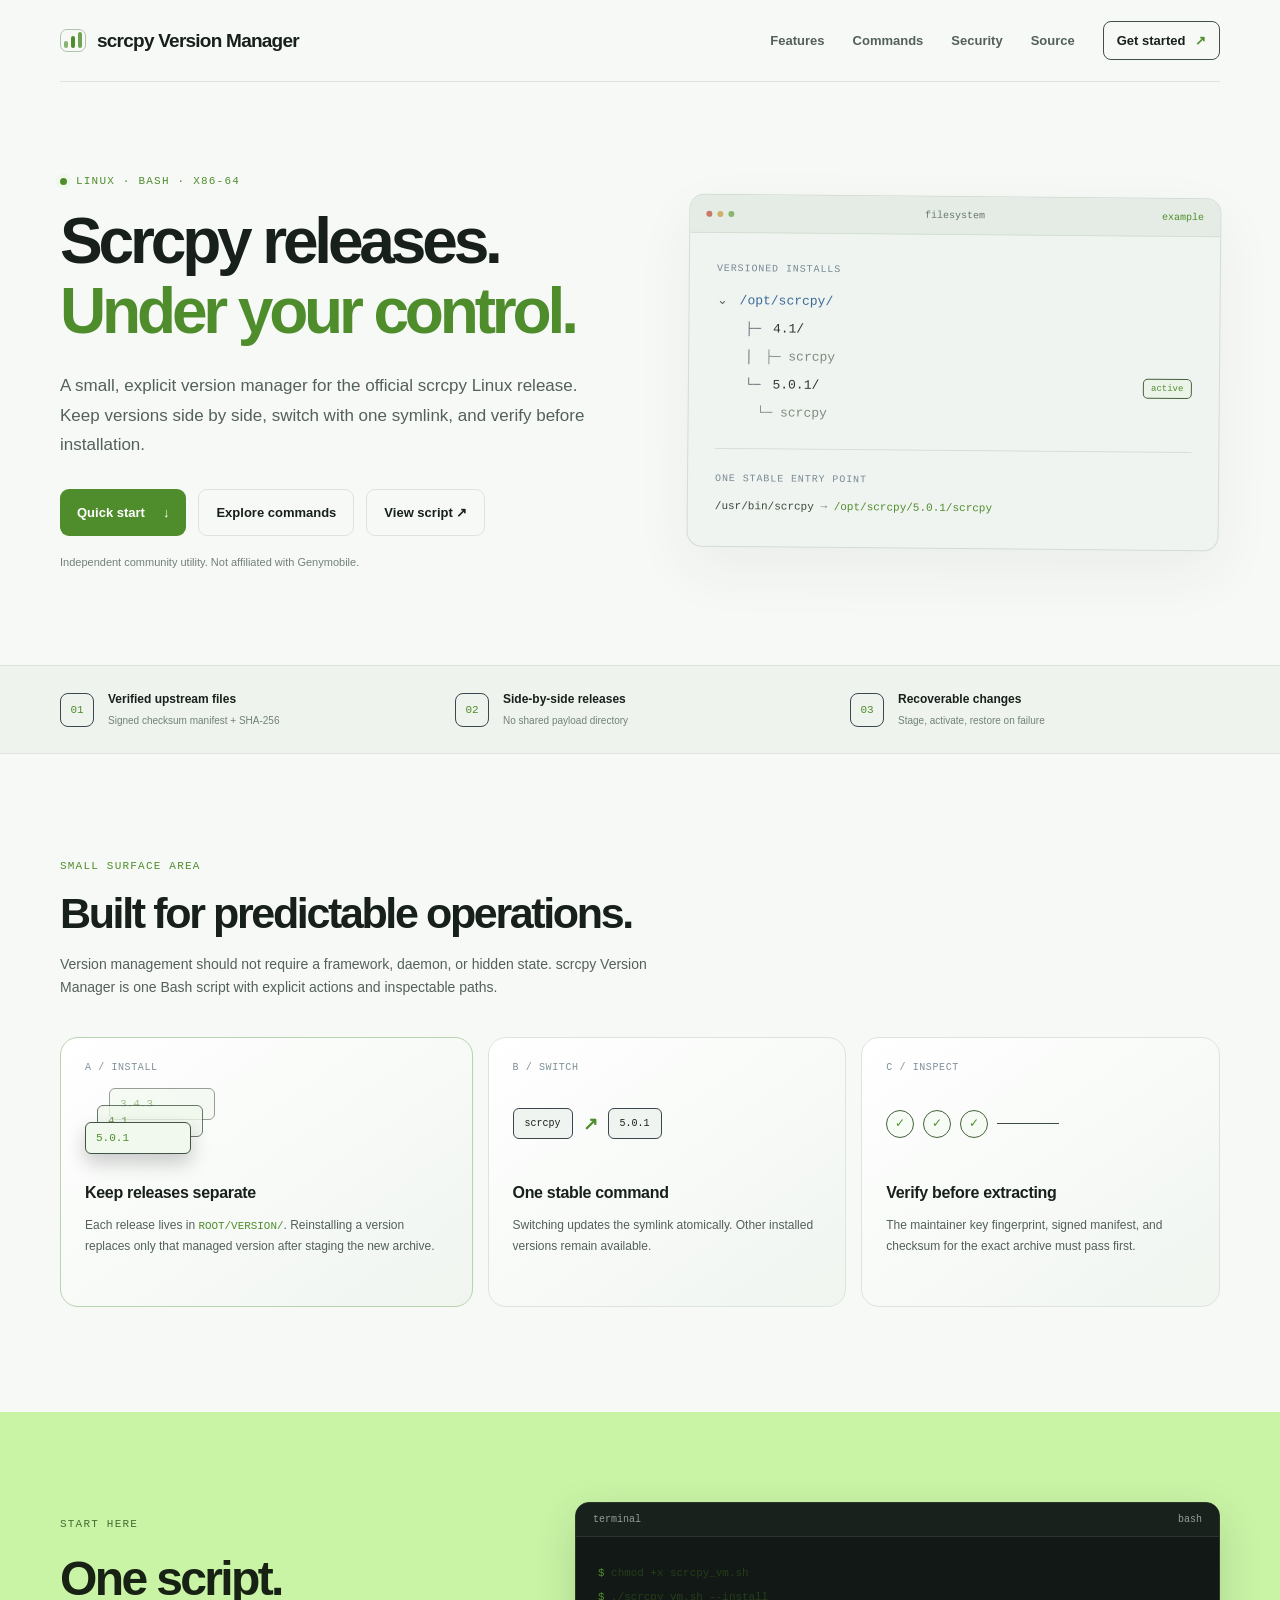
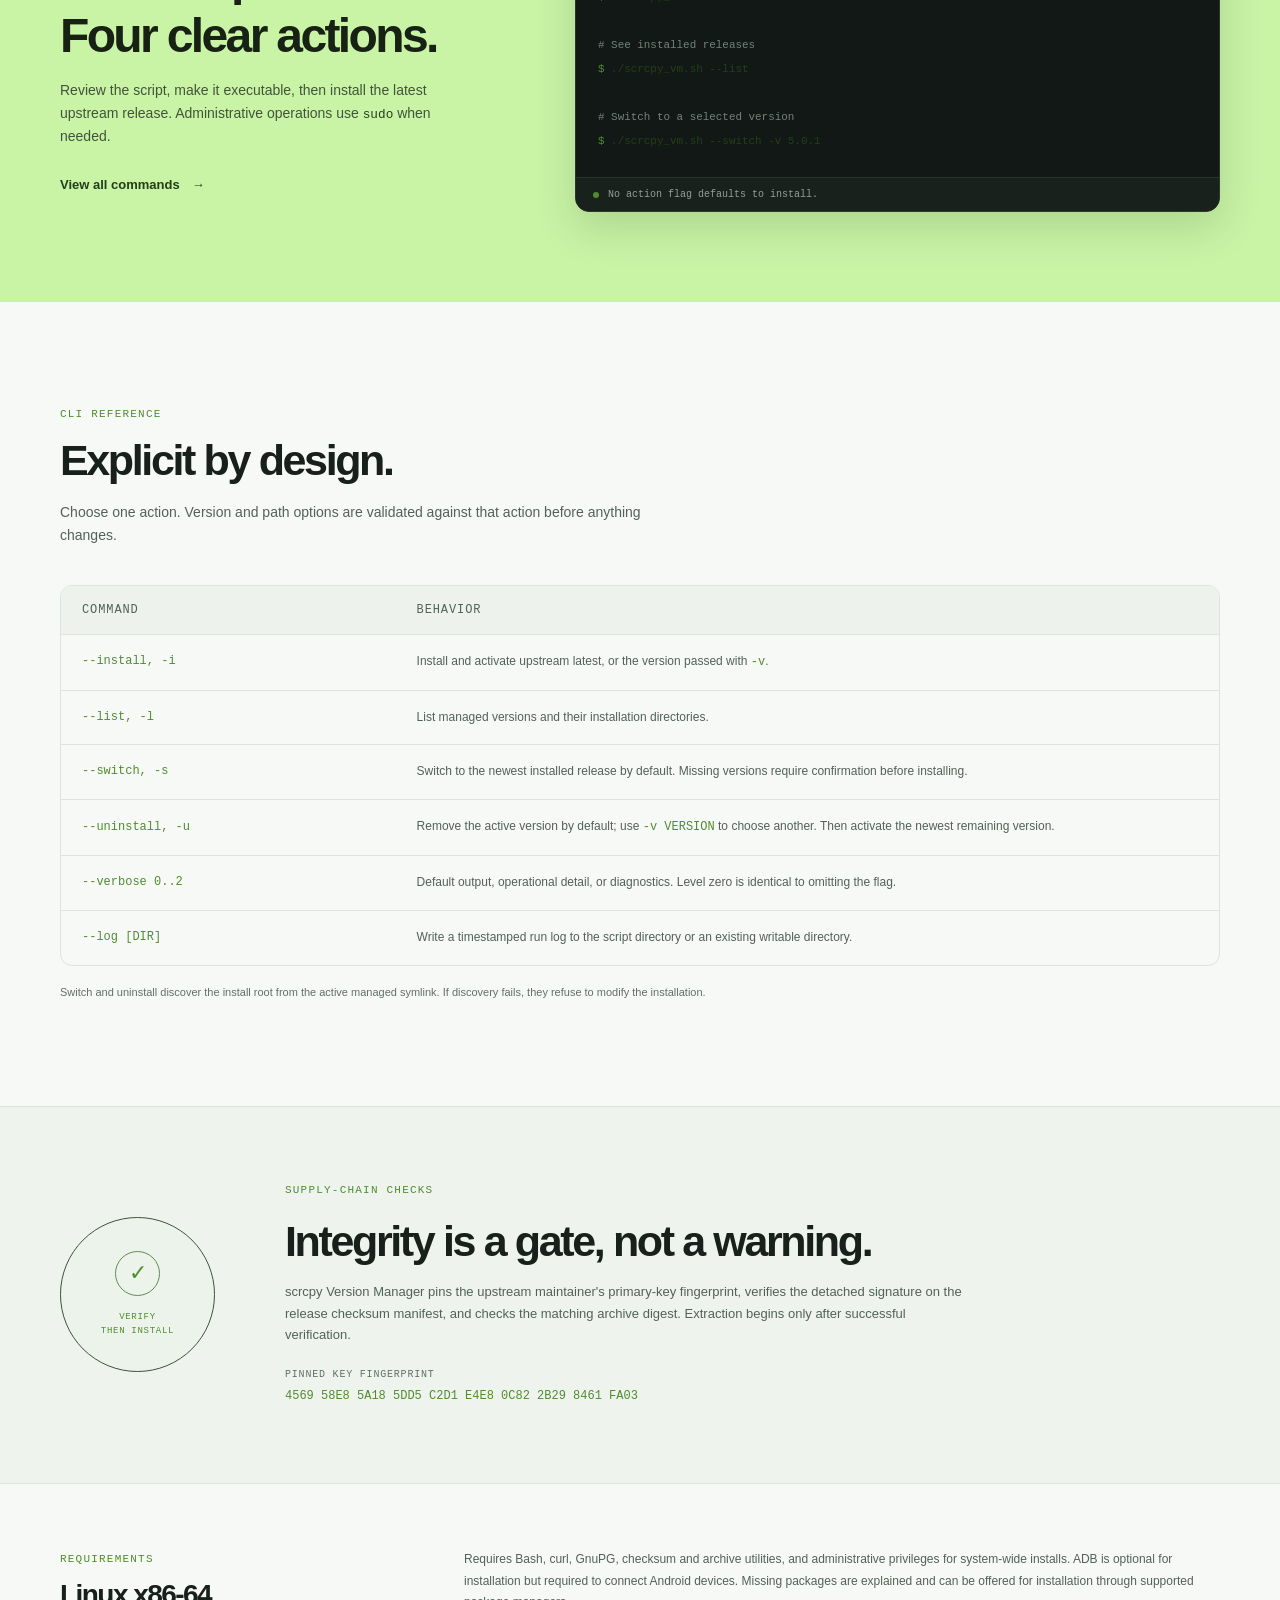
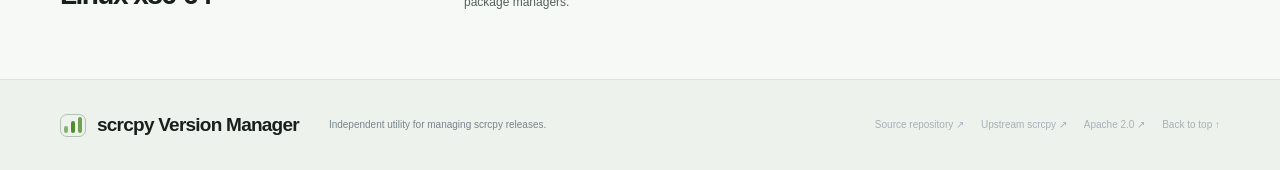
==== site/index.html @ 5643d4d4 "Initial commit" ====
<!doctype html>
<html lang="en">
    <head>
        <meta charset="utf-8" />
        <meta name="viewport" content="width=device-width, initial-scale=1" />
        <meta name="color-scheme" content="dark light" />
        <meta
            name="description"
            content="scrcpy Version Manager is a small Bash version manager for verified official scrcpy releases on Linux x86-64."
        />
        <meta
            property="og:title"
            content="scrcpy Version Manager — version management for scrcpy"
        />
        <meta
            property="og:description"
            content="Install verified releases side by side. Switch with one symlink. Keep the process explicit."
        />
        <title>scrcpy Version Manager — version management for scrcpy</title>
        <link rel="icon" href="favicon.svg" type="image/svg+xml" />
        <link rel="stylesheet" href="styles.css" />
    </head>
    <body>
        <a class="skip-link" href="#main">Skip to content</a>
        <header class="site-header wrap">
            <a
                class="wordmark"
                href="#top"
                aria-label="scrcpy Version Manager home"
            >
                <span class="mark" aria-hidden="true"
                    ><span></span><span></span><span></span
                ></span>
                <span>scrcpy Version Manager</span>
            </a>
            <nav aria-label="Main navigation">
                <a href="#features">Features</a>
                <a href="#commands">Commands</a>
                <a href="#security">Security</a>
                <a href="https://github.com/__REPOSITORY__">Source</a>
                <a class="nav-cta" href="#quick-start"
                    >Get started <span aria-hidden="true">↗</span></a
                >
            </nav>
        </header>

        <main id="main">
            <section class="hero wrap" id="top">
                <div class="hero-copy">
                    <p class="eyebrow">
                        <span class="status-dot"></span> Linux · Bash · x86-64
                    </p>
                    <h1>
                        Scrcpy releases.<br /><span>Under your control.</span>
                    </h1>
                    <p class="lede">
                        A small, explicit version manager for the official
                        scrcpy Linux release. Keep versions side by side, switch
                        with one symlink, and verify before installation.
                    </p>
                    <div class="hero-actions">
                        <a class="button button-primary" href="#quick-start"
                            >Quick start <span aria-hidden="true">↓</span></a
                        >
                        <a class="button button-secondary" href="#commands"
                            >Explore commands</a
                        >
                        <a
                            class="button button-secondary"
                            href="downloads/scrcpy_vm.sh"
                            download
                            >View script ↗</a
                        >
                    </div>
                    <p class="microcopy">
                        Independent community utility. Not affiliated with
                        Genymobile.
                    </p>
                </div>
                <div
                    class="terminal-card"
                    aria-label="Example of the installed directory structure"
                >
                    <div class="terminal-top">
                        <div class="window-dots" aria-hidden="true">
                            <i></i><i></i><i></i>
                        </div>
                        <span>filesystem</span
                        ><span class="terminal-tag">example</span>
                    </div>
                    <div class="terminal-body">
                        <p class="terminal-label">Versioned installs</p>
                        <div class="tree-line">
                            <span class="tree-glyph">⌄</span
                            ><span class="tree-dir">/opt/scrcpy/</span>
                        </div>
                        <div class="tree-child">
                            <span class="tree-glyph">├─</span><span>4.1/</span>
                        </div>
                        <div class="tree-child tree-muted">
                            <span class="tree-glyph">│</span
                            ><span>├─ scrcpy</span>
                        </div>
                        <div class="tree-child">
                            <span class="tree-glyph">└─</span><span>5.0.1/</span
                            ><span class="active-chip">active</span>
                        </div>
                        <div class="tree-child tree-muted">
                            <span class="tree-glyph"> </span
                            ><span>└─ scrcpy</span>
                        </div>
                        <div class="terminal-rule"></div>
                        <p class="terminal-label">One stable entry point</p>
                        <p class="symlink">
                            <span class="path">/usr/bin/scrcpy</span
                            ><span class="arrow"> → </span
                            ><span class="target"
                                >/opt/scrcpy/5.0.1/scrcpy</span
                            >
                        </p>
                    </div>
                </div>
            </section>

            <section class="trust-strip" aria-label="Project characteristics">
                <div class="wrap trust-grid">
                    <div>
                        <span class="trust-icon">01</span
                        ><span
                            ><b>Verified upstream files</b
                            ><small
                                >Signed checksum manifest + SHA-256</small
                            ></span
                        >
                    </div>
                    <div>
                        <span class="trust-icon">02</span
                        ><span
                            ><b>Side-by-side releases</b
                            ><small>No shared payload directory</small></span
                        >
                    </div>
                    <div>
                        <span class="trust-icon">03</span
                        ><span
                            ><b>Recoverable changes</b
                            ><small
                                >Stage, activate, restore on failure</small
                            ></span
                        >
                    </div>
                </div>
            </section>

            <section class="section wrap" id="features">
                <div class="section-heading">
                    <p class="eyebrow">Small surface area</p>
                    <h2>Built for predictable operations.</h2>
                    <p>
                        Version management should not require a framework,
                        daemon, or hidden state. scrcpy Version Manager is one
                        Bash script with explicit actions and inspectable paths.
                    </p>
                </div>
                <div class="feature-grid">
                    <article class="feature-card feature-main">
                        <div class="feature-number">A / Install</div>
                        <div
                            class="feature-visual visual-stack"
                            aria-hidden="true"
                        >
                            <span>3.4.3</span><span>4.1</span><span>5.0.1</span>
                        </div>
                        <h3>Keep releases separate</h3>
                        <p>
                            Each release lives in <code>ROOT/VERSION/</code>.
                            Reinstalling a version replaces only that managed
                            version after staging the new archive.
                        </p>
                    </article>
                    <article class="feature-card">
                        <div class="feature-number">B / Switch</div>
                        <div
                            class="feature-visual visual-link"
                            aria-hidden="true"
                        >
                            <span>scrcpy</span><b>↗</b><span>5.0.1</span>
                        </div>
                        <h3>One stable command</h3>
                        <p>
                            Switching updates the symlink atomically. Other
                            installed versions remain available.
                        </p>
                    </article>
                    <article class="feature-card">
                        <div class="feature-number">C / Inspect</div>
                        <div
                            class="feature-visual visual-audit"
                            aria-hidden="true"
                        >
                            <span>✓</span><span>✓</span><span>✓</span><i></i>
                        </div>
                        <h3>Verify before extracting</h3>
                        <p>
                            The maintainer key fingerprint, signed manifest, and
                            checksum for the exact archive must pass first.
                        </p>
                    </article>
                </div>
            </section>

            <section class="quick-section" id="quick-start">
                <div class="wrap quick-layout">
                    <div>
                        <p class="eyebrow">Start here</p>
                        <h2>One script.<br />Four clear actions.</h2>
                        <p>
                            Review the script, make it executable, then install
                            the latest upstream release. Administrative
                            operations use <code>sudo</code> when needed.
                        </p>
                        <a class="text-link" href="#commands"
                            >View all commands
                            <span aria-hidden="true">→</span></a
                        >
                    </div>
                    <div class="code-panel">
                        <div class="code-panel-header">
                            <span>terminal</span><span>bash</span>
                        </div>
                        <pre><code><span class="prompt">$</span> chmod +x scrcpy_vm.sh
<span class="prompt">$</span> ./scrcpy_vm.sh --install

<span class="comment"># See installed releases</span>
<span class="prompt">$</span> ./scrcpy_vm.sh --list

<span class="comment"># Switch to a selected version</span>
<span class="prompt">$</span> ./scrcpy_vm.sh --switch -v 5.0.1</code></pre>
                        <div class="code-panel-footer">
                            <span class="green-dot"></span> No action flag
                            defaults to install.
                        </div>
                    </div>
                </div>
            </section>

            <section class="section wrap" id="commands">
                <div class="section-heading">
                    <p class="eyebrow">CLI reference</p>
                    <h2>Explicit by design.</h2>
                    <p>
                        Choose one action. Version and path options are
                        validated against that action before anything changes.
                    </p>
                </div>
                <div
                    class="command-table"
                    role="table"
                    aria-label="Command reference"
                >
                    <div class="command-row command-head" role="row">
                        <span role="columnheader">Command</span
                        ><span role="columnheader">Behavior</span>
                    </div>
                    <div class="command-row" role="row">
                        <code>--install, -i</code
                        ><span
                            >Install and activate upstream latest, or the
                            version passed with <code>-v</code>.</span
                        >
                    </div>
                    <div class="command-row" role="row">
                        <code>--list, -l</code
                        ><span
                            >List managed versions and their installation
                            directories.</span
                        >
                    </div>
                    <div class="command-row" role="row">
                        <code>--switch, -s</code
                        ><span
                            >Switch to the newest installed release by default.
                            Missing versions require confirmation before
                            installing.</span
                        >
                    </div>
                    <div class="command-row" role="row">
                        <code>--uninstall, -u</code
                        ><span
                            >Remove the active version by default; use
                            <code>-v VERSION</code> to choose another. Then
                            activate the newest remaining version.</span
                        >
                    </div>
                    <div class="command-row" role="row">
                        <code>--verbose 0..2</code
                        ><span
                            >Default output, operational detail, or diagnostics.
                            Level zero is identical to omitting the flag.</span
                        >
                    </div>
                    <div class="command-row" role="row">
                        <code>--log [DIR]</code
                        ><span
                            >Write a timestamped run log to the script directory
                            or an existing writable directory.</span
                        >
                    </div>
                </div>
                <p class="section-note">
                    Switch and uninstall discover the install root from the
                    active managed symlink. If discovery fails, they refuse to
                    modify the installation.
                </p>
            </section>

            <section class="security-section" id="security">
                <div class="wrap security-layout">
                    <div class="security-stamp" aria-hidden="true">
                        <span>✓</span><small>VERIFY<br />THEN INSTALL</small>
                    </div>
                    <div>
                        <p class="eyebrow">Supply-chain checks</p>
                        <h2>Integrity is a gate, not a warning.</h2>
                        <p>
                            scrcpy Version Manager pins the upstream
                            maintainer's primary-key fingerprint, verifies the
                            detached signature on the release checksum manifest,
                            and checks the matching archive digest. Extraction
                            begins only after successful verification.
                        </p>
                        <div class="fingerprint">
                            <span>PINNED KEY FINGERPRINT</span
                            ><code
                                >4569 58E8 5A18 5DD5 C2D1 E4E8 0C82 2B29 8461
                                FA03</code
                            >
                        </div>
                    </div>
                </div>
            </section>

            <section class="requirements wrap">
                <div>
                    <p class="eyebrow">Requirements</p>
                    <h2>Linux x86-64</h2>
                </div>
                <p>
                    Requires Bash, curl, GnuPG, checksum and archive utilities,
                    and administrative privileges for system-wide installs. ADB
                    is optional for installation but required to connect Android
                    devices. Missing packages are explained and can be offered
                    for installation through supported package managers.
                </p>
            </section>
        </main>

        <footer class="site-footer">
            <div class="wrap footer-inner">
                <a class="wordmark" href="#top"
                    ><span class="mark" aria-hidden="true"
                        ><span></span><span></span><span></span></span
                    ><span>scrcpy Version Manager</span></a
                >
                <p>Independent utility for managing scrcpy releases.</p>
                <div class="footer-links">
                    <a href="https://github.com/__REPOSITORY__"
                        >Source repository ↗</a
                    ><a href="https://github.com/Genymobile/scrcpy"
                        >Upstream scrcpy ↗</a
                    ><a href="https://www.apache.org/licenses/LICENSE-2.0"
                        >Apache 2.0 ↗</a
                    ><a href="#top">Back to top ↑</a>
                </div>
            </div>
        </footer>
    </body>
</html>
---- site/styles.css ----
:root {
  color-scheme: dark;
  --bg: #101418;
  --panel: #171d22;
  --panel-raised: #1e262c;
  --text: #f2f5f7;
  --muted: #a4b0b9;
  --subtle: #73818c;
  --line: #2c363e;
  --accent: #a4e66e;
  --accent-ink: #182312;
  --blue: #8fc4ff;
  --mono: ui-monospace, SFMono-Regular, Menlo, Consolas, "Liberation Mono", monospace;
  --sans: Inter, -apple-system, BlinkMacSystemFont, "Segoe UI", Roboto, "Helvetica Neue", Arial, sans-serif;
  --radius: 18px;
  --width: 1160px;
}

* { box-sizing: border-box; }
html { scroll-behavior: smooth; scroll-padding-top: 90px; }
body { margin: 0; background: var(--bg); color: var(--text); font-family: var(--sans); font-size: 16px; line-height: 1.65; -webkit-font-smoothing: antialiased; }
a { color: inherit; text-decoration: none; }
a:focus-visible, button:focus-visible { outline: 3px solid var(--accent); outline-offset: 4px; }
code, pre { font-family: var(--mono); }
code { font-size: .91em; }
.wrap { width: min(var(--width), calc(100% - 48px)); margin-inline: auto; }
.skip-link { position: absolute; left: 16px; top: -60px; z-index: 20; padding: 10px 14px; color: var(--accent-ink); background: var(--accent); border-radius: 8px; }
.skip-link:focus { top: 12px; }
.site-header { min-height: 82px; display: flex; align-items: center; justify-content: space-between; border-bottom: 1px solid var(--line); }
.wordmark { display: inline-flex; align-items: center; gap: 11px; font-size: 19px; font-weight: 700; letter-spacing: -.04em; white-space: nowrap; }
.wordmark b { color: var(--accent); font-weight: 700; }
.mark { display: inline-flex; align-items: flex-end; gap: 3px; height: 23px; padding: 3px; border: 1px solid #425248; border-radius: 7px; }
.mark span { display: block; width: 4px; border-radius: 2px; background: var(--accent); }
.mark span:nth-child(1) { height: 7px; opacity: .65; }
.mark span:nth-child(2) { height: 12px; }
.mark span:nth-child(3) { height: 16px; opacity: .8; }
nav { display: flex; align-items: center; gap: 28px; color: var(--muted); font-size: 13px; font-weight: 600; }
nav a:hover, .footer-links a:hover, .text-link:hover { color: var(--accent); }
nav .nav-cta { padding: 8px 13px; border: 1px solid #43504a; color: var(--text); border-radius: 8px; }
nav .nav-cta span { color: var(--accent); padding-left: 6px; }
.hero { display: grid; grid-template-columns: 1.03fr .97fr; align-items: center; gap: 64px; padding-block: 92px 94px; }
.eyebrow { display: flex; align-items: center; gap: 9px; margin: 0 0 19px; color: var(--accent); font: 500 11px/1.3 var(--mono); letter-spacing: .11em; text-transform: uppercase; }
.status-dot, .green-dot { width: 7px; height: 7px; border-radius: 50%; background: var(--accent); box-shadow: 0 0 0 4px #a4e66e17; }
h1, h2, h3, p { margin-top: 0; }
h1 { margin-bottom: 24px; font-size: clamp(42px, 5vw, 66px); line-height: 1.09; letter-spacing: -.065em; font-weight: 700; }
h1 span { color: var(--accent); }
.lede { max-width: 560px; margin-bottom: 29px; color: var(--muted); font-size: 17px; line-height: 1.75; }
.hero-actions { display: flex; align-items: center; flex-wrap: wrap; gap: 12px; }
.button { display: inline-flex; align-items: center; justify-content: center; gap: 18px; min-height: 47px; padding: 0 17px; border-radius: 9px; font-size: 13px; font-weight: 800; transition: transform .18s ease, border-color .18s ease; }
.button:hover { transform: translateY(-2px); }
.button-primary { color: var(--accent-ink); background: var(--accent); }
.button-secondary { border: 1px solid var(--line); color: var(--text); background: transparent; }
.microcopy { margin: 17px 0 0; color: var(--subtle); font-size: 11px; }
.terminal-card { overflow: hidden; border: 1px solid #35414a; border-radius: 15px; background: #13191d; box-shadow: 0 22px 70px #0005; transform: rotate(.5deg); }
.terminal-top { display: grid; grid-template-columns: 1fr auto 1fr; align-items: center; padding: 13px 16px; color: #7e8d98; background: #1b2227; border-bottom: 1px solid #303940; font: 10px var(--mono); }
.terminal-tag { justify-self: end; color: var(--accent); }
.window-dots { display: flex; gap: 5px; }
.window-dots i { width: 6px; height: 6px; border-radius: 50%; background: #5a6871; }
.window-dots i:first-child { background: #c97967; }.window-dots i:nth-child(2) { background: #cfb269; }.window-dots i:nth-child(3) { background: #8ab56e; }
.terminal-body { padding: 26px 27px 29px; font: 13px/1.9 var(--mono); }
.terminal-label { margin: 0 0 9px; color: #778995; font-size: 10px; letter-spacing: .09em; text-transform: uppercase; }
.tree-line, .tree-child { display: flex; align-items: center; gap: 12px; min-height: 28px; color: #dce4e8; }
.tree-glyph { color: #5d6a73; }
.tree-dir { color: var(--blue); }
.tree-child { padding-left: 29px; }
.tree-muted { color: #71808a; }
.active-chip { margin-left: auto; padding: 1px 7px; border: 1px solid #45603a; border-radius: 5px; color: var(--accent); background: #a4e66e0d; font-size: 9px; line-height: 1.8; }
.terminal-rule { height: 1px; margin: 21px 0 20px; background: #2b353d; }
.symlink { margin: 0; overflow-wrap: anywhere; font-size: 11px; line-height: 1.8; }
.path { color: #d7e0e5; }.arrow { color: #64747f; }.target { color: var(--accent); }
.trust-strip { border-block: 1px solid var(--line); background: #141a1e; }
.trust-grid { display: grid; grid-template-columns: repeat(3, 1fr); gap: 25px; padding-block: 24px; }
.trust-grid > div { display: flex; align-items: center; gap: 14px; }
.trust-icon { display: grid; place-items: center; flex: 0 0 34px; height: 34px; border: 1px solid #3a484f; border-radius: 8px; color: var(--accent); font: 11px var(--mono); }
.trust-grid b, .trust-grid small { display: block; }
.trust-grid b { font-size: 12px; font-weight: 700; }
.trust-grid small { margin-top: 3px; color: var(--subtle); font-size: 10px; }
.section { padding-block: 105px; }
.section-heading { max-width: 670px; margin-bottom: 38px; }
.section-heading .eyebrow { margin-bottom: 14px; }
h2 { margin-bottom: 14px; font-size: clamp(30px, 3.5vw, 43px); line-height: 1.19; letter-spacing: -.055em; }
.section-heading > p:last-child, .section-note { color: var(--muted); }
.section-heading > p:last-child { max-width: 640px; margin-bottom: 0; font-size: 14px; }
.feature-grid { display: grid; grid-template-columns: 1.15fr 1fr 1fr; gap: 15px; }
.feature-card { min-height: 270px; padding: 24px; border: 1px solid var(--line); border-radius: var(--radius); background: linear-gradient(145deg, #1a2126, #151a1e); }
.feature-main { border-color: #41513d; }
.feature-number { color: #81909a; font: 10px var(--mono); letter-spacing: .06em; text-transform: uppercase; }
.feature-visual { display: flex; align-items: center; height: 81px; margin: 10px 0 16px; }
.visual-stack { position: relative; display: block; padding-top: 4px; }
.visual-stack span { position: absolute; left: 0; display: block; width: 106px; height: 32px; padding: 5px 10px; border: 1px solid #415345; border-radius: 6px; background: #202a24; color: var(--accent); font: 11px/20px var(--mono); }
.visual-stack span:nth-child(1) { top: 5px; left: 24px; opacity: .55; }.visual-stack span:nth-child(2) { top: 22px; left: 12px; opacity: .78; }.visual-stack span:nth-child(3) { top: 39px; left: 0; box-shadow: 0 9px 20px #0003; }
.visual-link { gap: 10px; font: 10px var(--mono); }
.visual-link span { padding: 9px 11px; border: 1px solid #3a454d; border-radius: 6px; background: #20272c; }
.visual-link b { color: var(--accent); font-size: 18px; }
.visual-audit { gap: 9px; }
.visual-audit span { display: grid; place-items: center; width: 28px; height: 28px; border: 1px solid #43613b; border-radius: 50%; color: var(--accent); background: #a4e66e0b; font-size: 12px; }
.visual-audit i { width: 62px; height: 1px; background: #3d4b41; }
.feature-card h3 { margin-bottom: 8px; font-size: 16px; letter-spacing: -.02em; }
.feature-card p { margin-bottom: 0; color: var(--muted); font-size: 12px; line-height: 1.75; }
.feature-card p code { color: var(--accent); }
.quick-section { padding-block: 90px; background: #c9f4a6; color: #172215; }
.quick-layout { display: grid; grid-template-columns: .8fr 1.2fr; align-items: center; gap: 85px; }
.quick-section .eyebrow { color: #456c35; }
.quick-section h2 { font-size: clamp(34px, 4vw, 48px); }
.quick-section p:not(.eyebrow) { max-width: 380px; color: #42533a; font-size: 14px; }
.quick-section code { color: #263e1a; }
.text-link { display: inline-flex; gap: 12px; margin-top: 12px; color: #243d1a; font-size: 13px; font-weight: 800; }
.code-panel { overflow: hidden; border: 1px solid #2b3828; border-radius: 14px; color: #e5eee6; background: #111815; box-shadow: 0 15px 40px #203d1c2b; }
.code-panel-header, .code-panel-footer { display: flex; align-items: center; justify-content: space-between; padding: 11px 17px; color: #91a098; background: #19211c; font: 10px var(--mono); }
.code-panel-header { border-bottom: 1px solid #29352d; }
.code-panel pre { overflow-x: auto; margin: 0; padding: 24px 22px; font-size: 12px; line-height: 2; }
.prompt { color: var(--accent); }.comment { color: #74837b; }
.code-panel-footer { justify-content: flex-start; gap: 9px; border-top: 1px solid #29352d; }
.green-dot { width: 6px; height: 6px; box-shadow: none; }
.command-table { overflow: hidden; border: 1px solid var(--line); border-radius: 12px; }
.command-row { display: grid; grid-template-columns: minmax(170px, .4fr) 1fr; align-items: center; gap: 22px; padding: 17px 21px; border-bottom: 1px solid var(--line); }
.command-row:last-child { border-bottom: 0; }
.command-row code { color: var(--accent); font-size: 12px; }
.command-row span { color: var(--muted); font-size: 12px; }
.command-head { color: #788790; background: #171d21; font: 10px var(--mono); letter-spacing: .09em; text-transform: uppercase; }
.section-note { margin: 17px 0 0; font-size: 11px; }
.security-section { padding-block: 76px; border-block: 1px solid var(--line); background: #151b1f; }
.security-layout { display: grid; grid-template-columns: 170px 1fr; gap: 55px; align-items: center; }
.security-stamp { display: flex; flex-direction: column; align-items: center; justify-content: center; gap: 14px; width: 155px; height: 155px; border: 1px solid #40523b; border-radius: 50%; color: var(--accent); background: #a4e66e08; }
.security-stamp > span { display: grid; place-items: center; width: 45px; height: 45px; border: 1px solid #648b54; border-radius: 50%; font-size: 22px; }
.security-stamp small { font: 9px/1.6 var(--mono); letter-spacing: .08em; text-align: center; }
.security-layout h2 { max-width: 620px; }
.security-layout p:not(.eyebrow) { max-width: 690px; color: var(--muted); font-size: 13px; }
.fingerprint { display: flex; flex-direction: column; gap: 7px; margin-top: 24px; }
.fingerprint span { color: #71818b; font: 10px var(--mono); letter-spacing: .08em; }
.fingerprint code { color: var(--accent); font-size: 12px; overflow-wrap: anywhere; }
.requirements { display: grid; grid-template-columns: .6fr 1.4fr; gap: 80px; align-items: center; padding-block: 65px; }
.requirements .eyebrow { margin-bottom: 12px; }.requirements h2 { margin-bottom: 0; font-size: 28px; }
.requirements p:last-child { margin: 0; color: var(--muted); font-size: 12px; line-height: 1.8; }
.site-footer { border-top: 1px solid var(--line); background: #0c1013; }
.footer-inner { display: grid; grid-template-columns: auto 1fr auto; align-items: center; gap: 30px; min-height: 90px; }
.footer-inner > p { margin: 0; color: #78858e; font-size: 10px; }
.footer-links { display: flex; gap: 17px; color: #a5b0b7; font-size: 10px; }

@media (max-width: 850px) {
  .hero { grid-template-columns: 1fr; gap: 43px; padding-block: 65px; }
  .hero-copy { max-width: 690px; }
  .terminal-card { max-width: 620px; width: 100%; transform: none; }
  .trust-grid { grid-template-columns: 1fr; gap: 18px; }
  .feature-grid { grid-template-columns: 1fr 1fr; }
  .feature-main { grid-column: 1 / -1; }
  .quick-layout { grid-template-columns: 1fr; gap: 35px; }
  .security-layout { grid-template-columns: 120px 1fr; gap: 30px; }
  .security-stamp { width: 118px; height: 118px; }
  .requirements { grid-template-columns: 1fr; gap: 20px; }
  .footer-inner { grid-template-columns: 1fr auto; padding-block: 22px; }
  .footer-inner > p { grid-row: 2; }
  .footer-links { grid-column: 1 / -1; flex-wrap: wrap; }
}
@media (max-width: 560px) {
  .wrap { width: min(var(--width), calc(100% - 32px)); }
  .site-header { min-height: 72px; align-items: flex-start; flex-direction: column; justify-content: center; gap: 11px; padding-block: 13px; }
  nav { width: 100%; gap: 17px; overflow-x: auto; padding-bottom: 2px; font-size: 11px; }
  nav .nav-cta { margin-left: auto; flex-shrink: 0; }
  .hero { padding-block: 54px; }
  h1 { font-size: clamp(40px, 12vw, 54px); }
  .lede { font-size: 15px; }
  .terminal-body { padding: 20px 16px; font-size: 11px; }
  .section { padding-block: 70px; }
  .feature-grid { grid-template-columns: 1fr; }
  .feature-main { grid-column: auto; }
  .feature-card { min-height: 245px; }
  .quick-section { padding-block: 66px; }
  .code-panel pre { padding: 18px 14px; font-size: 10px; }
  .command-row { grid-template-columns: 1fr; gap: 6px; padding: 15px; }
  .command-head { display: none; }
  .security-layout { grid-template-columns: 1fr; gap: 28px; }
  .security-stamp { width: 106px; height: 106px; }
  .fingerprint code { font-size: 10px; }
  .footer-inner { grid-template-columns: 1fr; gap: 13px; }
  .footer-inner > p { grid-row: auto; }
  .footer-links { grid-column: auto; gap: 14px; }
}
@media (prefers-reduced-motion: reduce) {
  html { scroll-behavior: auto; }
  *, *::before, *::after { transition-duration: .01ms !important; animation-duration: .01ms !important; animation-iteration-count: 1 !important; }
}
@media (prefers-color-scheme: light) {
  :root { color-scheme: light; --bg: #f7f9f7; --panel: #fff; --panel-raised: #f2f6f2; --text: #18201b; --muted: #536158; --subtle: #718078; --line: #dce4dd; --accent: #4f8d2c; --accent-ink: #fff; --blue: #355e89; }
  body { background: var(--bg); }
  .terminal-card { border-color: #d2ddd3; background: #f0f4f0; box-shadow: 0 22px 60px #1d30210f; }
  .terminal-top { color: #66776b; background: #e5ece5; border-color: #d4dfd4; }
  .terminal-body { color: #27362b; }
  .tree-line, .tree-child { color: #2b382e; }
  .tree-muted { color: #7e8c81; }
  .tree-dir { color: #3c6a9a; }
  .terminal-rule { background: #d5e0d6; }
  .path { color: #394a3d; }
  .trust-strip, .security-section { background: #eef3ee; }
  .feature-card { background: linear-gradient(145deg, #fff, #f0f5f0); }
  .feature-main { border-color: #b8d3ae; }
  .visual-stack span { background: #f1f8ed; }
  .visual-link span { background: #f0f4f0; }
  .command-head { background: #edf2ed; }
  .site-footer { background: #edf2ed; }
  .mark { border-color: #afc4ac; }
  .fingerprint span, .section-note { color: #607066; }
}
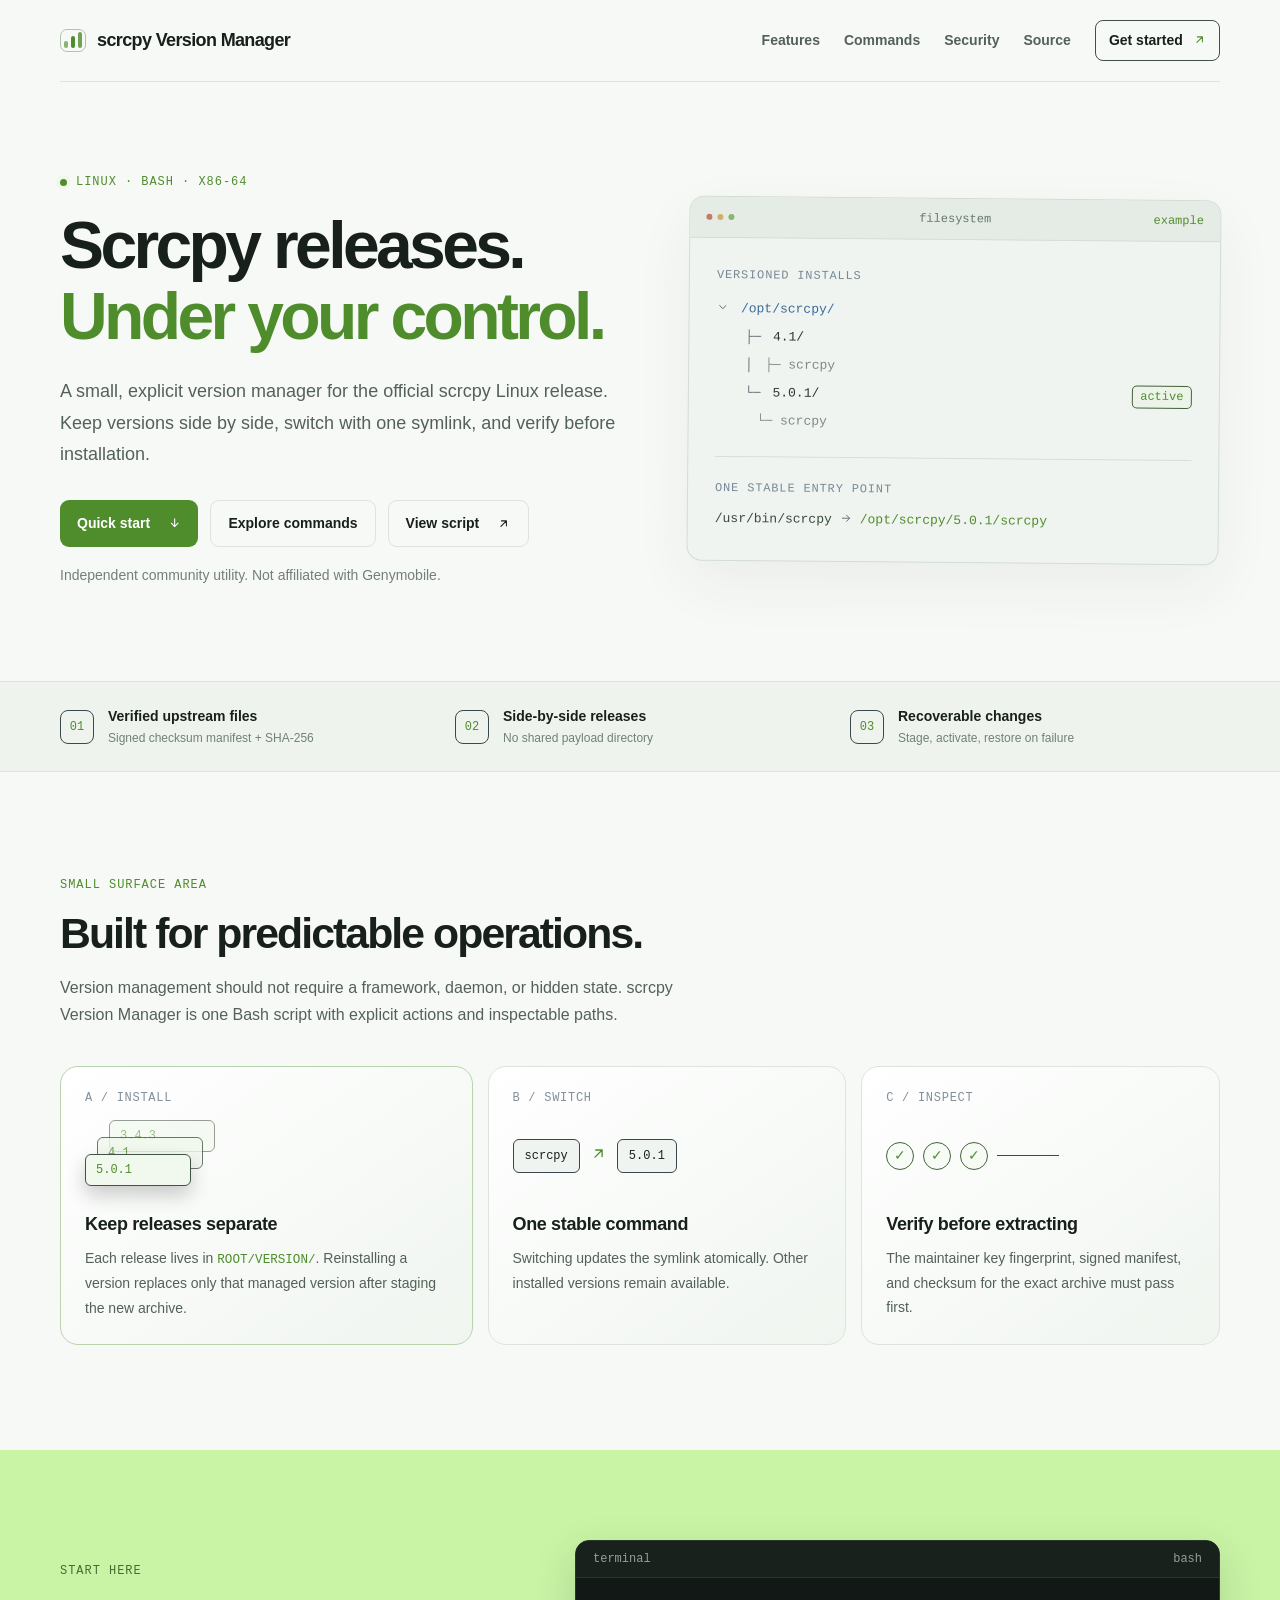
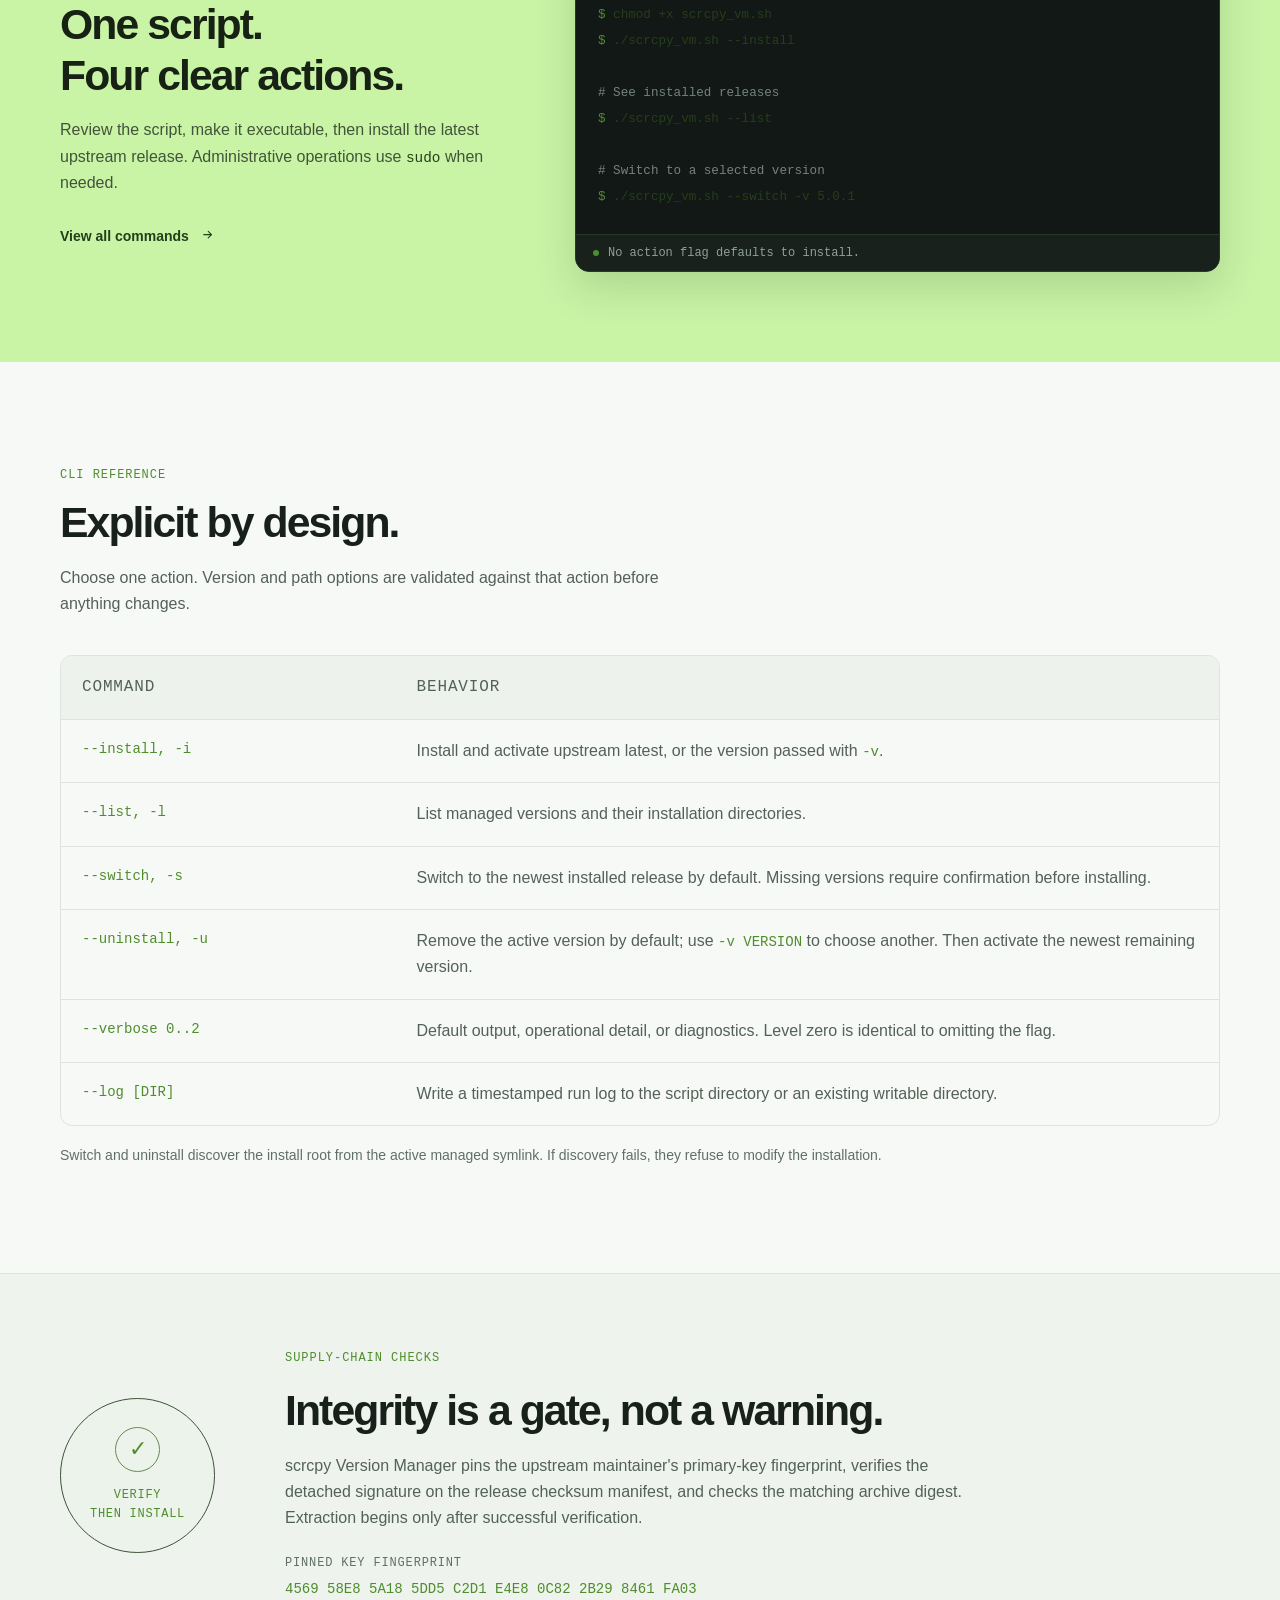
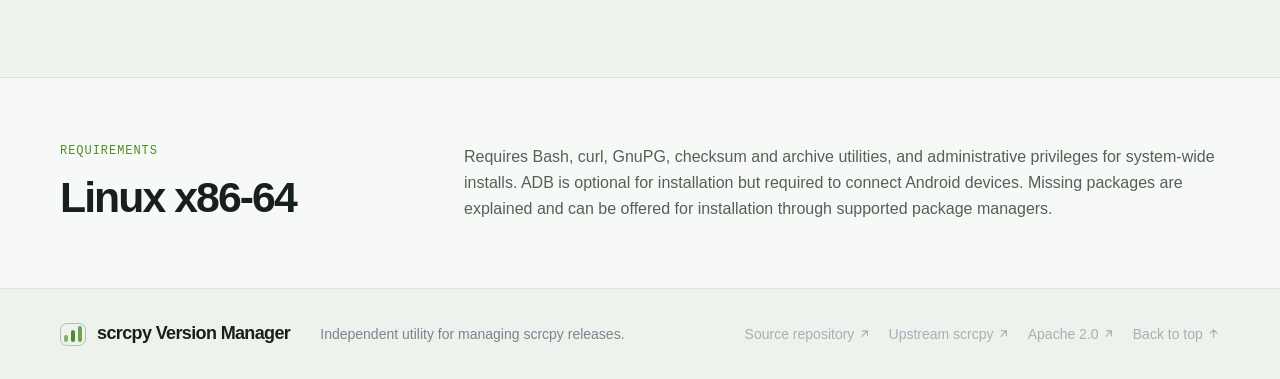
==== commit f09ea559: "Fix pages typography and styling" ====
--- a/site/index.html
+++ b/site/index.html
@@ -1,36 +1,32 @@
 <!doctype html>
 <html lang="en">
+
     <head>
         <meta charset="utf-8" />
         <meta name="viewport" content="width=device-width, initial-scale=1" />
         <meta name="color-scheme" content="dark light" />
         <meta
             name="description"
-            content="scrcpy Version Manager is a small Bash version manager for verified official scrcpy releases on Linux x86-64."
-        />
+            content="scrcpy Version Manager is a small Bash version manager for verified official scrcpy releases on Linux x86-64." />
         <meta
             property="og:title"
-            content="scrcpy Version Manager — version management for scrcpy"
-        />
+            content="scrcpy Version Manager — version management for scrcpy" />
         <meta
             property="og:description"
-            content="Install verified releases side by side. Switch with one symlink. Keep the process explicit."
-        />
+            content="Install verified releases side by side. Switch with one symlink. Keep the process explicit." />
         <title>scrcpy Version Manager — version management for scrcpy</title>
         <link rel="icon" href="favicon.svg" type="image/svg+xml" />
         <link rel="stylesheet" href="styles.css" />
     </head>
+
     <body>
         <a class="skip-link" href="#main">Skip to content</a>
         <header class="site-header wrap">
             <a
                 class="wordmark"
                 href="#top"
-                aria-label="scrcpy Version Manager home"
-            >
-                <span class="mark" aria-hidden="true"
-                    ><span></span><span></span><span></span
-                ></span>
+                aria-label="scrcpy Version Manager home">
+                <span class="mark" aria-hidden="true"><span></span><span></span><span></span></span>
                 <span>scrcpy Version Manager</span>
             </a>
             <nav aria-label="Main navigation">
@@ -38,9 +34,11 @@
                 <a href="#commands">Commands</a>
                 <a href="#security">Security</a>
                 <a href="https://github.com/__REPOSITORY__">Source</a>
-                <a class="nav-cta" href="#quick-start"
-                    >Get started <span aria-hidden="true">↗</span></a
-                >
+                <a class="nav-cta" href="#quick-start">Get started <span aria-hidden="true"><svg
+                            class="icon-arrow icon-arrow--up-right" viewBox="0 0 24 24" aria-hidden="true"
+                            focusable="false">
+                            <path d="M7 17 17 7 M8 7h9v9" />
+                        </svg></span></a>
             </nav>
         </header>
 
@@ -59,18 +57,19 @@
                         with one symlink, and verify before installation.
                     </p>
                     <div class="hero-actions">
-                        <a class="button button-primary" href="#quick-start"
-                            >Quick start <span aria-hidden="true">↓</span></a
-                        >
-                        <a class="button button-secondary" href="#commands"
-                            >Explore commands</a
-                        >
+                        <a class="button button-primary" href="#quick-start">Quick start <span aria-hidden="true"><svg
+                                    class="icon-arrow icon-arrow--down" viewBox="0 0 24 24" aria-hidden="true"
+                                    focusable="false">
+                                    <path d="M12 5v14 M6 13l6 6 6-6" />
+                                </svg></span></a>
+                        <a class="button button-secondary" href="#commands">Explore commands</a>
                         <a
                             class="button button-secondary"
                             href="downloads/scrcpy_vm.sh"
-                            download
-                            >View script ↗</a
-                        >
+                            download>View script <svg class="icon-arrow icon-arrow--up-right" viewBox="0 0 24 24"
+                                aria-hidden="true" focusable="false">
+                                <path d="M7 17 17 7 M8 7h9v9" />
+                            </svg></a>
                     </div>
                     <p class="microcopy">
                         Independent community utility. Not affiliated with
@@ -79,44 +78,41 @@
                 </div>
                 <div
                     class="terminal-card"
-                    aria-label="Example of the installed directory structure"
-                >
+                    aria-label="Example of the installed directory structure">
                     <div class="terminal-top">
                         <div class="window-dots" aria-hidden="true">
                             <i></i><i></i><i></i>
                         </div>
-                        <span>filesystem</span
-                        ><span class="terminal-tag">example</span>
+                        <span>filesystem</span><span class="terminal-tag">example</span>
                     </div>
                     <div class="terminal-body">
                         <p class="terminal-label">Versioned installs</p>
                         <div class="tree-line">
-                            <span class="tree-glyph">⌄</span
-                            ><span class="tree-dir">/opt/scrcpy/</span>
+                            <span class="tree-glyph"><svg class="icon-arrow icon-arrow--chevron-down"
+                                    viewBox="0 0 24 24" aria-hidden="true" focusable="false">
+                                    <path d="M6 9l6 6 6-6" />
+                                </svg></span><span class="tree-dir">/opt/scrcpy/</span>
                         </div>
                         <div class="tree-child">
                             <span class="tree-glyph">├─</span><span>4.1/</span>
                         </div>
                         <div class="tree-child tree-muted">
-                            <span class="tree-glyph">│</span
-                            ><span>├─ scrcpy</span>
+                            <span class="tree-glyph">│</span><span>├─ scrcpy</span>
                         </div>
                         <div class="tree-child">
-                            <span class="tree-glyph">└─</span><span>5.0.1/</span
-                            ><span class="active-chip">active</span>
+                            <span class="tree-glyph">└─</span><span>5.0.1/</span><span class="active-chip">active</span>
                         </div>
                         <div class="tree-child tree-muted">
-                            <span class="tree-glyph"> </span
-                            ><span>└─ scrcpy</span>
+                            <span class="tree-glyph"> </span><span>└─ scrcpy</span>
                         </div>
                         <div class="terminal-rule"></div>
                         <p class="terminal-label">One stable entry point</p>
                         <p class="symlink">
-                            <span class="path">/usr/bin/scrcpy</span
-                            ><span class="arrow"> → </span
-                            ><span class="target"
-                                >/opt/scrcpy/5.0.1/scrcpy</span
-                            >
+                            <span class="path">/usr/bin/scrcpy</span><span class="arrow"> <svg
+                                    class="icon-arrow icon-arrow--right" viewBox="0 0 24 24" aria-hidden="true"
+                                    focusable="false">
+                                    <path d="M5 12h14 M13 6l6 6-6 6" />
+                                </svg> </span><span class="target">/opt/scrcpy/5.0.1/scrcpy</span>
                         </p>
                     </div>
                 </div>
@@ -125,29 +121,16 @@
             <section class="trust-strip" aria-label="Project characteristics">
                 <div class="wrap trust-grid">
                     <div>
-                        <span class="trust-icon">01</span
-                        ><span
-                            ><b>Verified upstream files</b
-                            ><small
-                                >Signed checksum manifest + SHA-256</small
-                            ></span
-                        >
-                    </div>
-                    <div>
-                        <span class="trust-icon">02</span
-                        ><span
-                            ><b>Side-by-side releases</b
-                            ><small>No shared payload directory</small></span
-                        >
-                    </div>
-                    <div>
-                        <span class="trust-icon">03</span
-                        ><span
-                            ><b>Recoverable changes</b
-                            ><small
-                                >Stage, activate, restore on failure</small
-                            ></span
-                        >
+                        <span class="trust-icon">01</span><span><b>Verified upstream files</b><small>Signed checksum
+                                manifest + SHA-256</small></span>
+                    </div>
+                    <div>
+                        <span class="trust-icon">02</span><span><b>Side-by-side releases</b><small>No shared payload
+                                directory</small></span>
+                    </div>
+                    <div>
+                        <span class="trust-icon">03</span><span><b>Recoverable changes</b><small>Stage, activate,
+                                restore on failure</small></span>
                     </div>
                 </div>
             </section>
@@ -167,8 +150,7 @@
                         <div class="feature-number">A / Install</div>
                         <div
                             class="feature-visual visual-stack"
-                            aria-hidden="true"
-                        >
+                            aria-hidden="true">
                             <span>3.4.3</span><span>4.1</span><span>5.0.1</span>
                         </div>
                         <h3>Keep releases separate</h3>
@@ -182,9 +164,11 @@
                         <div class="feature-number">B / Switch</div>
                         <div
                             class="feature-visual visual-link"
-                            aria-hidden="true"
-                        >
-                            <span>scrcpy</span><b>↗</b><span>5.0.1</span>
+                            aria-hidden="true">
+                            <span>scrcpy</span><b><svg class="icon-arrow icon-arrow--up-right" viewBox="0 0 24 24"
+                                    aria-hidden="true" focusable="false">
+                                    <path d="M7 17 17 7 M8 7h9v9" />
+                                </svg></b><span>5.0.1</span>
                         </div>
                         <h3>One stable command</h3>
                         <p>
@@ -196,8 +180,7 @@
                         <div class="feature-number">C / Inspect</div>
                         <div
                             class="feature-visual visual-audit"
-                            aria-hidden="true"
-                        >
+                            aria-hidden="true">
                             <span>✓</span><span>✓</span><span>✓</span><i></i>
                         </div>
                         <h3>Verify before extracting</h3>
@@ -219,10 +202,11 @@
                             the latest upstream release. Administrative
                             operations use <code>sudo</code> when needed.
                         </p>
-                        <a class="text-link" href="#commands"
-                            >View all commands
-                            <span aria-hidden="true">→</span></a
-                        >
+                        <a class="text-link" href="#commands">View all commands
+                            <span aria-hidden="true"><svg class="icon-arrow icon-arrow--right" viewBox="0 0 24 24"
+                                    aria-hidden="true" focusable="false">
+                                    <path d="M5 12h14 M13 6l6 6-6 6" />
+                                </svg></span></a>
                     </div>
                     <div class="code-panel">
                         <div class="code-panel-header">
@@ -256,55 +240,35 @@
                 <div
                     class="command-table"
                     role="table"
-                    aria-label="Command reference"
-                >
+                    aria-label="Command reference">
                     <div class="command-row command-head" role="row">
-                        <span role="columnheader">Command</span
-                        ><span role="columnheader">Behavior</span>
-                    </div>
-                    <div class="command-row" role="row">
-                        <code>--install, -i</code
-                        ><span
-                            >Install and activate upstream latest, or the
-                            version passed with <code>-v</code>.</span
-                        >
-                    </div>
-                    <div class="command-row" role="row">
-                        <code>--list, -l</code
-                        ><span
-                            >List managed versions and their installation
-                            directories.</span
-                        >
-                    </div>
-                    <div class="command-row" role="row">
-                        <code>--switch, -s</code
-                        ><span
-                            >Switch to the newest installed release by default.
+                        <span role="columnheader">Command</span><span role="columnheader">Behavior</span>
+                    </div>
+                    <div class="command-row" role="row">
+                        <code>--install, -i</code><span>Install and activate upstream latest, or the
+                            version passed with <code>-v</code>.</span>
+                    </div>
+                    <div class="command-row" role="row">
+                        <code>--list, -l</code><span>List managed versions and their installation
+                            directories.</span>
+                    </div>
+                    <div class="command-row" role="row">
+                        <code>--switch, -s</code><span>Switch to the newest installed release by default.
                             Missing versions require confirmation before
-                            installing.</span
-                        >
-                    </div>
-                    <div class="command-row" role="row">
-                        <code>--uninstall, -u</code
-                        ><span
-                            >Remove the active version by default; use
+                            installing.</span>
+                    </div>
+                    <div class="command-row" role="row">
+                        <code>--uninstall, -u</code><span>Remove the active version by default; use
                             <code>-v VERSION</code> to choose another. Then
-                            activate the newest remaining version.</span
-                        >
-                    </div>
-                    <div class="command-row" role="row">
-                        <code>--verbose 0..2</code
-                        ><span
-                            >Default output, operational detail, or diagnostics.
-                            Level zero is identical to omitting the flag.</span
-                        >
-                    </div>
-                    <div class="command-row" role="row">
-                        <code>--log [DIR]</code
-                        ><span
-                            >Write a timestamped run log to the script directory
-                            or an existing writable directory.</span
-                        >
+                            activate the newest remaining version.</span>
+                    </div>
+                    <div class="command-row" role="row">
+                        <code>--verbose 0..2</code><span>Default output, operational detail, or diagnostics.
+                            Level zero is identical to omitting the flag.</span>
+                    </div>
+                    <div class="command-row" role="row">
+                        <code>--log [DIR]</code><span>Write a timestamped run log to the script directory
+                            or an existing writable directory.</span>
                     </div>
                 </div>
                 <p class="section-note">
@@ -330,11 +294,8 @@
                             begins only after successful verification.
                         </p>
                         <div class="fingerprint">
-                            <span>PINNED KEY FINGERPRINT</span
-                            ><code
-                                >4569 58E8 5A18 5DD5 C2D1 E4E8 0C82 2B29 8461
-                                FA03</code
-                            >
+                            <span>PINNED KEY FINGERPRINT</span>
+                            <code>4569 58E8 5A18 5DD5 C2D1 E4E8 0C82 2B29 8461 FA03</code>
                         </div>
                     </div>
                 </div>
@@ -357,22 +318,30 @@
 
         <footer class="site-footer">
             <div class="wrap footer-inner">
-                <a class="wordmark" href="#top"
-                    ><span class="mark" aria-hidden="true"
-                        ><span></span><span></span><span></span></span
-                    ><span>scrcpy Version Manager</span></a
-                >
+                <a class="wordmark" href="#top"><span class="mark"
+                        aria-hidden="true"><span></span><span></span><span></span></span><span>scrcpy Version
+                        Manager</span></a>
                 <p>Independent utility for managing scrcpy releases.</p>
                 <div class="footer-links">
-                    <a href="https://github.com/__REPOSITORY__"
-                        >Source repository ↗</a
-                    ><a href="https://github.com/Genymobile/scrcpy"
-                        >Upstream scrcpy ↗</a
-                    ><a href="https://www.apache.org/licenses/LICENSE-2.0"
-                        >Apache 2.0 ↗</a
-                    ><a href="#top">Back to top ↑</a>
+                    <a href="https://github.com/__REPOSITORY__">Source repository <svg
+                            class="icon-arrow icon-arrow--up-right" viewBox="0 0 24 24" aria-hidden="true"
+                            focusable="false">
+                            <path d="M7 17 17 7 M8 7h9v9" />
+                        </svg></a><a href="https://github.com/Genymobile/scrcpy">Upstream scrcpy <svg
+                            class="icon-arrow icon-arrow--up-right" viewBox="0 0 24 24" aria-hidden="true"
+                            focusable="false">
+                            <path d="M7 17 17 7 M8 7h9v9" />
+                        </svg></a><a href="https://www.apache.org/licenses/LICENSE-2.0">Apache 2.0 <svg
+                            class="icon-arrow icon-arrow--up-right" viewBox="0 0 24 24" aria-hidden="true"
+                            focusable="false">
+                            <path d="M7 17 17 7 M8 7h9v9" />
+                        </svg></a><a href="#top">Back to top <svg class="icon-arrow icon-arrow--up" viewBox="0 0 24 24"
+                            aria-hidden="true" focusable="false">
+                            <path d="M12 19V5 M6 11l6-6 6 6" />
+                        </svg></a>
                 </div>
             </div>
         </footer>
     </body>
+
 </html>
--- a/site/styles.css
+++ b/site/styles.css
@@ -1,5 +1,7 @@
 :root {
   color-scheme: dark;
+
+  /* Color and layout tokens */
   --bg: #101418;
   --panel: #171d22;
   --panel-raised: #1e262c;
@@ -10,194 +12,1158 @@
   --accent: #a4e66e;
   --accent-ink: #182312;
   --blue: #8fc4ff;
-  --mono: ui-monospace, SFMono-Regular, Menlo, Consolas, "Liberation Mono", monospace;
-  --sans: Inter, -apple-system, BlinkMacSystemFont, "Segoe UI", Roboto, "Helvetica Neue", Arial, sans-serif;
+  --font-mono: ui-monospace, SFMono-Regular, Menlo, Consolas, "Liberation Mono", monospace;
+  --font-sans: Inter, -apple-system, BlinkMacSystemFont, "Segoe UI", Roboto, "Helvetica Neue", Arial, sans-serif;
   --radius: 18px;
   --width: 1160px;
-}
-
-* { box-sizing: border-box; }
-html { scroll-behavior: smooth; scroll-padding-top: 90px; }
-body { margin: 0; background: var(--bg); color: var(--text); font-family: var(--sans); font-size: 16px; line-height: 1.65; -webkit-font-smoothing: antialiased; }
-a { color: inherit; text-decoration: none; }
-a:focus-visible, button:focus-visible { outline: 3px solid var(--accent); outline-offset: 4px; }
-code, pre { font-family: var(--mono); }
-code { font-size: .91em; }
-.wrap { width: min(var(--width), calc(100% - 48px)); margin-inline: auto; }
-.skip-link { position: absolute; left: 16px; top: -60px; z-index: 20; padding: 10px 14px; color: var(--accent-ink); background: var(--accent); border-radius: 8px; }
-.skip-link:focus { top: 12px; }
-.site-header { min-height: 82px; display: flex; align-items: center; justify-content: space-between; border-bottom: 1px solid var(--line); }
-.wordmark { display: inline-flex; align-items: center; gap: 11px; font-size: 19px; font-weight: 700; letter-spacing: -.04em; white-space: nowrap; }
-.wordmark b { color: var(--accent); font-weight: 700; }
-.mark { display: inline-flex; align-items: flex-end; gap: 3px; height: 23px; padding: 3px; border: 1px solid #425248; border-radius: 7px; }
-.mark span { display: block; width: 4px; border-radius: 2px; background: var(--accent); }
-.mark span:nth-child(1) { height: 7px; opacity: .65; }
-.mark span:nth-child(2) { height: 12px; }
-.mark span:nth-child(3) { height: 16px; opacity: .8; }
-nav { display: flex; align-items: center; gap: 28px; color: var(--muted); font-size: 13px; font-weight: 600; }
-nav a:hover, .footer-links a:hover, .text-link:hover { color: var(--accent); }
-nav .nav-cta { padding: 8px 13px; border: 1px solid #43504a; color: var(--text); border-radius: 8px; }
-nav .nav-cta span { color: var(--accent); padding-left: 6px; }
-.hero { display: grid; grid-template-columns: 1.03fr .97fr; align-items: center; gap: 64px; padding-block: 92px 94px; }
-.eyebrow { display: flex; align-items: center; gap: 9px; margin: 0 0 19px; color: var(--accent); font: 500 11px/1.3 var(--mono); letter-spacing: .11em; text-transform: uppercase; }
-.status-dot, .green-dot { width: 7px; height: 7px; border-radius: 50%; background: var(--accent); box-shadow: 0 0 0 4px #a4e66e17; }
-h1, h2, h3, p { margin-top: 0; }
-h1 { margin-bottom: 24px; font-size: clamp(42px, 5vw, 66px); line-height: 1.09; letter-spacing: -.065em; font-weight: 700; }
-h1 span { color: var(--accent); }
-.lede { max-width: 560px; margin-bottom: 29px; color: var(--muted); font-size: 17px; line-height: 1.75; }
-.hero-actions { display: flex; align-items: center; flex-wrap: wrap; gap: 12px; }
-.button { display: inline-flex; align-items: center; justify-content: center; gap: 18px; min-height: 47px; padding: 0 17px; border-radius: 9px; font-size: 13px; font-weight: 800; transition: transform .18s ease, border-color .18s ease; }
-.button:hover { transform: translateY(-2px); }
-.button-primary { color: var(--accent-ink); background: var(--accent); }
-.button-secondary { border: 1px solid var(--line); color: var(--text); background: transparent; }
-.microcopy { margin: 17px 0 0; color: var(--subtle); font-size: 11px; }
-.terminal-card { overflow: hidden; border: 1px solid #35414a; border-radius: 15px; background: #13191d; box-shadow: 0 22px 70px #0005; transform: rotate(.5deg); }
-.terminal-top { display: grid; grid-template-columns: 1fr auto 1fr; align-items: center; padding: 13px 16px; color: #7e8d98; background: #1b2227; border-bottom: 1px solid #303940; font: 10px var(--mono); }
-.terminal-tag { justify-self: end; color: var(--accent); }
-.window-dots { display: flex; gap: 5px; }
-.window-dots i { width: 6px; height: 6px; border-radius: 50%; background: #5a6871; }
-.window-dots i:first-child { background: #c97967; }.window-dots i:nth-child(2) { background: #cfb269; }.window-dots i:nth-child(3) { background: #8ab56e; }
-.terminal-body { padding: 26px 27px 29px; font: 13px/1.9 var(--mono); }
-.terminal-label { margin: 0 0 9px; color: #778995; font-size: 10px; letter-spacing: .09em; text-transform: uppercase; }
-.tree-line, .tree-child { display: flex; align-items: center; gap: 12px; min-height: 28px; color: #dce4e8; }
-.tree-glyph { color: #5d6a73; }
-.tree-dir { color: var(--blue); }
-.tree-child { padding-left: 29px; }
-.tree-muted { color: #71808a; }
-.active-chip { margin-left: auto; padding: 1px 7px; border: 1px solid #45603a; border-radius: 5px; color: var(--accent); background: #a4e66e0d; font-size: 9px; line-height: 1.8; }
-.terminal-rule { height: 1px; margin: 21px 0 20px; background: #2b353d; }
-.symlink { margin: 0; overflow-wrap: anywhere; font-size: 11px; line-height: 1.8; }
-.path { color: #d7e0e5; }.arrow { color: #64747f; }.target { color: var(--accent); }
-.trust-strip { border-block: 1px solid var(--line); background: #141a1e; }
-.trust-grid { display: grid; grid-template-columns: repeat(3, 1fr); gap: 25px; padding-block: 24px; }
-.trust-grid > div { display: flex; align-items: center; gap: 14px; }
-.trust-icon { display: grid; place-items: center; flex: 0 0 34px; height: 34px; border: 1px solid #3a484f; border-radius: 8px; color: var(--accent); font: 11px var(--mono); }
-.trust-grid b, .trust-grid small { display: block; }
-.trust-grid b { font-size: 12px; font-weight: 700; }
-.trust-grid small { margin-top: 3px; color: var(--subtle); font-size: 10px; }
-.section { padding-block: 105px; }
-.section-heading { max-width: 670px; margin-bottom: 38px; }
-.section-heading .eyebrow { margin-bottom: 14px; }
-h2 { margin-bottom: 14px; font-size: clamp(30px, 3.5vw, 43px); line-height: 1.19; letter-spacing: -.055em; }
-.section-heading > p:last-child, .section-note { color: var(--muted); }
-.section-heading > p:last-child { max-width: 640px; margin-bottom: 0; font-size: 14px; }
-.feature-grid { display: grid; grid-template-columns: 1.15fr 1fr 1fr; gap: 15px; }
-.feature-card { min-height: 270px; padding: 24px; border: 1px solid var(--line); border-radius: var(--radius); background: linear-gradient(145deg, #1a2126, #151a1e); }
-.feature-main { border-color: #41513d; }
-.feature-number { color: #81909a; font: 10px var(--mono); letter-spacing: .06em; text-transform: uppercase; }
-.feature-visual { display: flex; align-items: center; height: 81px; margin: 10px 0 16px; }
-.visual-stack { position: relative; display: block; padding-top: 4px; }
-.visual-stack span { position: absolute; left: 0; display: block; width: 106px; height: 32px; padding: 5px 10px; border: 1px solid #415345; border-radius: 6px; background: #202a24; color: var(--accent); font: 11px/20px var(--mono); }
-.visual-stack span:nth-child(1) { top: 5px; left: 24px; opacity: .55; }.visual-stack span:nth-child(2) { top: 22px; left: 12px; opacity: .78; }.visual-stack span:nth-child(3) { top: 39px; left: 0; box-shadow: 0 9px 20px #0003; }
-.visual-link { gap: 10px; font: 10px var(--mono); }
-.visual-link span { padding: 9px 11px; border: 1px solid #3a454d; border-radius: 6px; background: #20272c; }
-.visual-link b { color: var(--accent); font-size: 18px; }
-.visual-audit { gap: 9px; }
-.visual-audit span { display: grid; place-items: center; width: 28px; height: 28px; border: 1px solid #43613b; border-radius: 50%; color: var(--accent); background: #a4e66e0b; font-size: 12px; }
-.visual-audit i { width: 62px; height: 1px; background: #3d4b41; }
-.feature-card h3 { margin-bottom: 8px; font-size: 16px; letter-spacing: -.02em; }
-.feature-card p { margin-bottom: 0; color: var(--muted); font-size: 12px; line-height: 1.75; }
-.feature-card p code { color: var(--accent); }
-.quick-section { padding-block: 90px; background: #c9f4a6; color: #172215; }
-.quick-layout { display: grid; grid-template-columns: .8fr 1.2fr; align-items: center; gap: 85px; }
-.quick-section .eyebrow { color: #456c35; }
-.quick-section h2 { font-size: clamp(34px, 4vw, 48px); }
-.quick-section p:not(.eyebrow) { max-width: 380px; color: #42533a; font-size: 14px; }
-.quick-section code { color: #263e1a; }
-.text-link { display: inline-flex; gap: 12px; margin-top: 12px; color: #243d1a; font-size: 13px; font-weight: 800; }
-.code-panel { overflow: hidden; border: 1px solid #2b3828; border-radius: 14px; color: #e5eee6; background: #111815; box-shadow: 0 15px 40px #203d1c2b; }
-.code-panel-header, .code-panel-footer { display: flex; align-items: center; justify-content: space-between; padding: 11px 17px; color: #91a098; background: #19211c; font: 10px var(--mono); }
-.code-panel-header { border-bottom: 1px solid #29352d; }
-.code-panel pre { overflow-x: auto; margin: 0; padding: 24px 22px; font-size: 12px; line-height: 2; }
-.prompt { color: var(--accent); }.comment { color: #74837b; }
-.code-panel-footer { justify-content: flex-start; gap: 9px; border-top: 1px solid #29352d; }
-.green-dot { width: 6px; height: 6px; box-shadow: none; }
-.command-table { overflow: hidden; border: 1px solid var(--line); border-radius: 12px; }
-.command-row { display: grid; grid-template-columns: minmax(170px, .4fr) 1fr; align-items: center; gap: 22px; padding: 17px 21px; border-bottom: 1px solid var(--line); }
-.command-row:last-child { border-bottom: 0; }
-.command-row code { color: var(--accent); font-size: 12px; }
-.command-row span { color: var(--muted); font-size: 12px; }
-.command-head { color: #788790; background: #171d21; font: 10px var(--mono); letter-spacing: .09em; text-transform: uppercase; }
-.section-note { margin: 17px 0 0; font-size: 11px; }
-.security-section { padding-block: 76px; border-block: 1px solid var(--line); background: #151b1f; }
-.security-layout { display: grid; grid-template-columns: 170px 1fr; gap: 55px; align-items: center; }
-.security-stamp { display: flex; flex-direction: column; align-items: center; justify-content: center; gap: 14px; width: 155px; height: 155px; border: 1px solid #40523b; border-radius: 50%; color: var(--accent); background: #a4e66e08; }
-.security-stamp > span { display: grid; place-items: center; width: 45px; height: 45px; border: 1px solid #648b54; border-radius: 50%; font-size: 22px; }
-.security-stamp small { font: 9px/1.6 var(--mono); letter-spacing: .08em; text-align: center; }
-.security-layout h2 { max-width: 620px; }
-.security-layout p:not(.eyebrow) { max-width: 690px; color: var(--muted); font-size: 13px; }
-.fingerprint { display: flex; flex-direction: column; gap: 7px; margin-top: 24px; }
-.fingerprint span { color: #71818b; font: 10px var(--mono); letter-spacing: .08em; }
-.fingerprint code { color: var(--accent); font-size: 12px; overflow-wrap: anywhere; }
-.requirements { display: grid; grid-template-columns: .6fr 1.4fr; gap: 80px; align-items: center; padding-block: 65px; }
-.requirements .eyebrow { margin-bottom: 12px; }.requirements h2 { margin-bottom: 0; font-size: 28px; }
-.requirements p:last-child { margin: 0; color: var(--muted); font-size: 12px; line-height: 1.8; }
-.site-footer { border-top: 1px solid var(--line); background: #0c1013; }
-.footer-inner { display: grid; grid-template-columns: auto 1fr auto; align-items: center; gap: 30px; min-height: 90px; }
-.footer-inner > p { margin: 0; color: #78858e; font-size: 10px; }
-.footer-links { display: flex; gap: 17px; color: #a5b0b7; font-size: 10px; }
+
+  /* Shared type scale: labels, supporting text, body, and headings */
+  --text-xs: 0.75rem;       /* 12px at the default browser size */
+  --text-sm: 0.875rem;      /* 14px */
+  --text-base: 1rem;        /* 16px */
+  --text-lg: 1.125rem;      /* 18px */
+  --text-xl: 1.25rem;       /* 20px */
+  --text-2xl: clamp(1.875rem, 1.55rem + 1.4vw, 2.6875rem);
+  --text-hero: clamp(2.25rem, 1.7rem + 3.5vw, 4.125rem);
+
+  --leading-tight: 1.15;
+  --leading-heading: 1.2;
+  --leading-body: 1.65;
+  --leading-relaxed: 1.75;
+}
+
+* {
+  box-sizing: border-box;
+}
+
+html {
+  scroll-behavior: smooth;
+  scroll-padding-top: 90px;
+  -webkit-text-size-adjust: 100%;
+  text-size-adjust: 100%;
+}
+
+body {
+  margin: 0;
+  background: var(--bg);
+  color: var(--text);
+  font-family: var(--font-sans);
+  font-size: var(--text-base);
+  line-height: var(--leading-body);
+  -webkit-font-smoothing: antialiased;
+}
+
+p {
+  margin-top: 0;
+}
+
+a {
+  color: inherit;
+  text-decoration: none;
+}
+
+a:focus-visible,
+button:focus-visible {
+  outline: 3px solid var(--accent);
+  outline-offset: 4px;
+}
+
+code,
+pre {
+  font-family: var(--font-mono);
+}
+
+code {
+  font-size: 0.9em;
+}
+
+.wrap {
+  width: min(var(--width), calc(100% - 48px));
+  margin-inline: auto;
+}
+
+.skip-link {
+  position: absolute;
+  top: -60px;
+  left: 16px;
+  z-index: 20;
+  padding: 10px 14px;
+  border-radius: 8px;
+  background: var(--accent);
+  color: var(--accent-ink);
+}
+
+.skip-link:focus {
+  top: 12px;
+}
+
+.site-header {
+  display: flex;
+  min-height: 82px;
+  align-items: center;
+  justify-content: space-between;
+  border-bottom: 1px solid var(--line);
+}
+
+.wordmark {
+  display: inline-flex;
+  align-items: center;
+  gap: 11px;
+  font-size: var(--text-lg);
+  font-weight: 700;
+  letter-spacing: -0.035em;
+  white-space: nowrap;
+}
+
+.wordmark b {
+  color: var(--accent);
+  font-weight: 700;
+}
+
+.mark {
+  display: inline-flex;
+  height: 23px;
+  align-items: flex-end;
+  gap: 3px;
+  padding: 3px;
+  border: 1px solid #425248;
+  border-radius: 7px;
+}
+
+.mark span {
+  display: block;
+  width: 4px;
+  border-radius: 2px;
+  background: var(--accent);
+}
+
+.mark span:nth-child(1) {
+  height: 7px;
+  opacity: 0.65;
+}
+
+.mark span:nth-child(2) {
+  height: 12px;
+}
+
+.mark span:nth-child(3) {
+  height: 16px;
+  opacity: 0.8;
+}
+
+nav {
+  display: flex;
+  align-items: center;
+  gap: 24px;
+  color: var(--muted);
+  font-size: var(--text-sm);
+  font-weight: 600;
+}
+
+nav a:hover,
+.footer-links a:hover,
+.text-link:hover {
+  color: var(--accent);
+}
+
+nav .nav-cta {
+  padding: 8px 13px;
+  border: 1px solid #43504a;
+  border-radius: 8px;
+  color: var(--text);
+}
+
+nav .nav-cta span {
+  padding-left: 6px;
+  color: var(--accent);
+}
+
+.hero {
+  display: grid;
+  grid-template-columns: 1.03fr 0.97fr;
+  align-items: center;
+  gap: 64px;
+  padding-block: 92px 94px;
+}
+
+.eyebrow {
+  display: flex;
+  align-items: center;
+  gap: 9px;
+  margin: 0 0 19px;
+  color: var(--accent);
+  font: 500 var(--text-xs)/1.4 var(--font-mono);
+  letter-spacing: 0.08em;
+  text-transform: uppercase;
+}
+
+.status-dot,
+.green-dot {
+  width: 7px;
+  height: 7px;
+  border-radius: 50%;
+  background: var(--accent);
+  box-shadow: 0 0 0 4px #a4e66e17;
+}
+
+h1,
+h2,
+h3 {
+  margin-top: 0;
+}
+
+h1 {
+  margin-bottom: 24px;
+  font-size: var(--text-hero);
+  font-weight: 700;
+  line-height: 1.08;
+  letter-spacing: -0.055em;
+}
+
+h1 span {
+  color: var(--accent);
+}
+
+h2 {
+  margin-bottom: 16px;
+  font-size: var(--text-2xl);
+  font-weight: 700;
+  line-height: var(--leading-heading);
+  letter-spacing: -0.045em;
+}
+
+h3 {
+  margin-bottom: 10px;
+  font-size: var(--text-lg);
+  font-weight: 700;
+  line-height: 1.35;
+  letter-spacing: -0.02em;
+}
+
+.lede {
+  max-width: 560px;
+  margin-bottom: 29px;
+  color: var(--muted);
+  font-size: var(--text-lg);
+  line-height: var(--leading-relaxed);
+}
+
+.hero-actions {
+  display: flex;
+  align-items: center;
+  flex-wrap: wrap;
+  gap: 12px;
+}
+
+.button {
+  display: inline-flex;
+  min-height: 47px;
+  align-items: center;
+  justify-content: center;
+  gap: 18px;
+  padding: 0 17px;
+  border-radius: 9px;
+  font-size: var(--text-sm);
+  font-weight: 700;
+  transition: transform 0.18s ease, border-color 0.18s ease;
+}
+
+.button:hover {
+  transform: translateY(-2px);
+}
+
+.button-primary {
+  background: var(--accent);
+  color: var(--accent-ink);
+}
+
+.button-secondary {
+  border: 1px solid var(--line);
+  background: transparent;
+  color: var(--text);
+}
+
+.microcopy {
+  margin: 17px 0 0;
+  color: var(--subtle);
+  font-size: var(--text-sm);
+}
+
+.terminal-card {
+  overflow: hidden;
+  border: 1px solid #35414a;
+  border-radius: 15px;
+  background: #13191d;
+  box-shadow: 0 22px 70px #0005;
+  transform: rotate(0.5deg);
+}
+
+.terminal-top {
+  display: grid;
+  grid-template-columns: 1fr auto 1fr;
+  align-items: center;
+  padding: 13px 16px;
+  border-bottom: 1px solid #303940;
+  background: #1b2227;
+  color: #7e8d98;
+  font: var(--text-xs) var(--font-mono);
+}
+
+.terminal-tag {
+  justify-self: end;
+  color: var(--accent);
+}
+
+.window-dots {
+  display: flex;
+  gap: 5px;
+}
+
+.window-dots i {
+  width: 6px;
+  height: 6px;
+  border-radius: 50%;
+  background: #5a6871;
+}
+
+.window-dots i:first-child {
+  background: #c97967;
+}
+
+.window-dots i:nth-child(2) {
+  background: #cfb269;
+}
+
+.window-dots i:nth-child(3) {
+  background: #8ab56e;
+}
+
+.terminal-body {
+  padding: 26px 27px 29px;
+  font: 0.8125rem/1.85 var(--font-mono);
+}
+
+.terminal-label {
+  margin: 0 0 9px;
+  color: #778995;
+  font-size: var(--text-xs);
+  letter-spacing: 0.07em;
+  text-transform: uppercase;
+}
+
+.tree-line,
+.tree-child {
+  display: flex;
+  min-height: 28px;
+  align-items: center;
+  gap: 12px;
+  color: #dce4e8;
+}
+
+.tree-glyph {
+  color: #5d6a73;
+}
+
+.tree-dir {
+  color: var(--blue);
+}
+
+.tree-child {
+  padding-left: 29px;
+}
+
+.tree-muted {
+  color: #71808a;
+}
+
+.active-chip {
+  margin-left: auto;
+  padding: 1px 7px;
+  border: 1px solid #45603a;
+  border-radius: 5px;
+  background: #a4e66e0d;
+  color: var(--accent);
+  font-size: var(--text-xs);
+  line-height: 1.6;
+}
+
+.terminal-rule {
+  height: 1px;
+  margin: 21px 0 20px;
+  background: #2b353d;
+}
+
+.symlink {
+  overflow-wrap: anywhere;
+  margin: 0;
+  font-size: 0.8125rem;
+  line-height: 1.75;
+}
+
+.path {
+  color: #d7e0e5;
+}
+
+.arrow {
+  color: #64747f;
+}
+
+.target {
+  color: var(--accent);
+}
+
+.trust-strip {
+  border-block: 1px solid var(--line);
+  background: #141a1e;
+}
+
+.trust-grid {
+  display: grid;
+  grid-template-columns: repeat(3, 1fr);
+  gap: 25px;
+  padding-block: 24px;
+}
+
+.trust-grid > div {
+  display: flex;
+  align-items: center;
+  gap: 14px;
+}
+
+.trust-icon {
+  display: grid;
+  flex: 0 0 34px;
+  height: 34px;
+  place-items: center;
+  border: 1px solid #3a484f;
+  border-radius: 8px;
+  color: var(--accent);
+  font: var(--text-xs) var(--font-mono);
+}
+
+.trust-grid b,
+.trust-grid small {
+  display: block;
+}
+
+.trust-grid b {
+  font-size: var(--text-sm);
+  font-weight: 700;
+  line-height: 1.45;
+}
+
+.trust-grid small {
+  margin-top: 3px;
+  color: var(--subtle);
+  font-size: var(--text-xs);
+  line-height: 1.5;
+}
+
+.section {
+  padding-block: 105px;
+}
+
+.section-heading {
+  max-width: 670px;
+  margin-bottom: 38px;
+}
+
+.section-heading .eyebrow {
+  margin-bottom: 14px;
+}
+
+.section-heading > p:last-child,
+.section-note {
+  color: var(--muted);
+}
+
+.section-heading > p:last-child {
+  max-width: 640px;
+  margin-bottom: 0;
+  font-size: var(--text-base);
+  line-height: var(--leading-body);
+}
+
+.feature-grid {
+  display: grid;
+  grid-template-columns: 1.15fr 1fr 1fr;
+  gap: 15px;
+}
+
+.feature-card {
+  min-height: 270px;
+  padding: 24px;
+  border: 1px solid var(--line);
+  border-radius: var(--radius);
+  background: linear-gradient(145deg, #1a2126, #151a1e);
+}
+
+.feature-main {
+  border-color: #41513d;
+}
+
+.feature-number {
+  color: #81909a;
+  font: var(--text-xs) var(--font-mono);
+  letter-spacing: 0.06em;
+  text-transform: uppercase;
+}
+
+.feature-visual {
+  display: flex;
+  height: 81px;
+  align-items: center;
+  margin: 10px 0 16px;
+}
+
+.visual-stack {
+  position: relative;
+  display: block;
+  padding-top: 4px;
+}
+
+.visual-stack span {
+  position: absolute;
+  left: 0;
+  display: block;
+  width: 106px;
+  height: 32px;
+  padding: 5px 10px;
+  border: 1px solid #415345;
+  border-radius: 6px;
+  background: #202a24;
+  color: var(--accent);
+  font: var(--text-xs)/20px var(--font-mono);
+}
+
+.visual-stack span:nth-child(1) {
+  top: 5px;
+  left: 24px;
+  opacity: 0.55;
+}
+
+.visual-stack span:nth-child(2) {
+  top: 22px;
+  left: 12px;
+  opacity: 0.78;
+}
+
+.visual-stack span:nth-child(3) {
+  top: 39px;
+  left: 0;
+  box-shadow: 0 9px 20px #0003;
+}
+
+.visual-link {
+  gap: 10px;
+  font: var(--text-xs) var(--font-mono);
+}
+
+.visual-link span {
+  padding: 9px 11px;
+  border: 1px solid #3a454d;
+  border-radius: 6px;
+  background: #20272c;
+}
+
+.visual-link b {
+  color: var(--accent);
+  font-size: var(--text-lg);
+}
+
+.visual-audit {
+  gap: 9px;
+}
+
+.visual-audit span {
+  display: grid;
+  width: 28px;
+  height: 28px;
+  place-items: center;
+  border: 1px solid #43613b;
+  border-radius: 50%;
+  background: #a4e66e0b;
+  color: var(--accent);
+  font-size: var(--text-sm);
+}
+
+.visual-audit i {
+  width: 62px;
+  height: 1px;
+  background: #3d4b41;
+}
+
+.feature-card h3 {
+  margin-bottom: 10px;
+}
+
+.feature-card p {
+  margin-bottom: 0;
+  color: var(--muted);
+  font-size: var(--text-sm);
+  line-height: var(--leading-relaxed);
+}
+
+.feature-card p code {
+  color: var(--accent);
+}
+
+.quick-section {
+  padding-block: 90px;
+  background: #c9f4a6;
+  color: #172215;
+}
+
+.quick-layout {
+  display: grid;
+  grid-template-columns: 0.8fr 1.2fr;
+  align-items: center;
+  gap: 85px;
+}
+
+.quick-section .eyebrow {
+  color: #456c35;
+}
+
+.quick-section p:not(.eyebrow) {
+  max-width: 440px;
+  color: #42533a;
+  font-size: var(--text-base);
+  line-height: var(--leading-body);
+}
+
+.quick-section code {
+  color: #263e1a;
+}
+
+.text-link {
+  display: inline-flex;
+  gap: 12px;
+  margin-top: 12px;
+  color: #243d1a;
+  font-size: var(--text-sm);
+  font-weight: 700;
+}
+
+.code-panel {
+  overflow: hidden;
+  border: 1px solid #2b3828;
+  border-radius: 14px;
+  background: #111815;
+  color: #e5eee6;
+  box-shadow: 0 15px 40px #203d1c2b;
+}
+
+.code-panel-header,
+.code-panel-footer {
+  display: flex;
+  align-items: center;
+  justify-content: space-between;
+  padding: 11px 17px;
+  background: #19211c;
+  color: #91a098;
+  font: var(--text-xs) var(--font-mono);
+}
+
+.code-panel-header {
+  border-bottom: 1px solid #29352d;
+}
+
+.code-panel pre {
+  overflow-x: auto;
+  margin: 0;
+  padding: 24px 22px;
+  font-size: var(--text-sm);
+  line-height: 1.85;
+  tab-size: 4;
+}
+
+.prompt {
+  color: var(--accent);
+}
+
+.comment {
+  color: #74837b;
+}
+
+.code-panel-footer {
+  justify-content: flex-start;
+  gap: 9px;
+  border-top: 1px solid #29352d;
+}
+
+.green-dot {
+  width: 6px;
+  height: 6px;
+  box-shadow: none;
+}
+
+.command-table {
+  overflow: hidden;
+  border: 1px solid var(--line);
+  border-radius: 12px;
+}
+
+.command-row {
+  display: grid;
+  grid-template-columns: minmax(190px, 0.4fr) 1fr;
+  align-items: start;
+  gap: 22px;
+  padding: 18px 21px;
+  border-bottom: 1px solid var(--line);
+}
+
+.command-row:last-child {
+  border-bottom: 0;
+}
+
+.command-row code {
+  color: var(--accent);
+  font-size: var(--text-sm);
+  line-height: var(--leading-body);
+}
+
+.command-row span {
+  color: var(--muted);
+  font-size: var(--text-base);
+  line-height: var(--leading-body);
+}
+
+.command-head {
+  background: #171d21;
+  color: #788790;
+  font: 500 var(--text-xs)/1.5 var(--font-mono);
+  letter-spacing: 0.07em;
+  text-transform: uppercase;
+}
+
+.section-note {
+  margin: 18px 0 0;
+  font-size: var(--text-sm);
+  line-height: var(--leading-body);
+}
+
+.security-section {
+  padding-block: 76px;
+  border-block: 1px solid var(--line);
+  background: #151b1f;
+}
+
+.security-layout {
+  display: grid;
+  grid-template-columns: 170px 1fr;
+  align-items: center;
+  gap: 55px;
+}
+
+.security-stamp {
+  display: flex;
+  width: 155px;
+  height: 155px;
+  flex-direction: column;
+  align-items: center;
+  justify-content: center;
+  gap: 14px;
+  border: 1px solid #40523b;
+  border-radius: 50%;
+  background: #a4e66e08;
+  color: var(--accent);
+}
+
+.security-stamp > span {
+  display: grid;
+  width: 45px;
+  height: 45px;
+  place-items: center;
+  border: 1px solid #648b54;
+  border-radius: 50%;
+  font-size: 22px;
+}
+
+.security-stamp small {
+  font: var(--text-xs)/1.6 var(--font-mono);
+  letter-spacing: 0.06em;
+  text-align: center;
+}
+
+.security-layout h2 {
+  max-width: 620px;
+}
+
+.security-layout p:not(.eyebrow) {
+  max-width: 690px;
+  color: var(--muted);
+  font-size: var(--text-base);
+  line-height: var(--leading-body);
+}
+
+.fingerprint {
+  display: flex;
+  flex-direction: column;
+  gap: 7px;
+  margin-top: 24px;
+}
+
+.fingerprint span {
+  color: #71818b;
+  font: var(--text-xs) var(--font-mono);
+  letter-spacing: 0.07em;
+}
+
+.fingerprint code {
+  overflow-wrap: anywhere;
+  color: var(--accent);
+  font-size: var(--text-sm);
+  line-height: var(--leading-relaxed);
+}
+
+.requirements {
+  display: grid;
+  grid-template-columns: 0.6fr 1.4fr;
+  align-items: center;
+  gap: 80px;
+  padding-block: 65px;
+}
+
+.requirements .eyebrow {
+  margin-bottom: 12px;
+}
+
+.requirements h2 {
+  margin-bottom: 0;
+}
+
+.requirements p:last-child {
+  margin: 0;
+  color: var(--muted);
+  font-size: var(--text-base);
+  line-height: var(--leading-body);
+}
+
+.site-footer {
+  border-top: 1px solid var(--line);
+  background: #0c1013;
+}
+
+.footer-inner {
+  display: grid;
+  min-height: 90px;
+  grid-template-columns: auto 1fr auto;
+  align-items: center;
+  gap: 30px;
+}
+
+.footer-inner > p {
+  margin: 0;
+  color: #78858e;
+  font-size: var(--text-sm);
+  line-height: var(--leading-body);
+}
+
+.footer-links {
+  display: flex;
+  flex-wrap: wrap;
+  gap: 17px;
+  color: #a5b0b7;
+  font-size: var(--text-sm);
+  line-height: 1.5;
+}
 
 @media (max-width: 850px) {
-  .hero { grid-template-columns: 1fr; gap: 43px; padding-block: 65px; }
-  .hero-copy { max-width: 690px; }
-  .terminal-card { max-width: 620px; width: 100%; transform: none; }
-  .trust-grid { grid-template-columns: 1fr; gap: 18px; }
-  .feature-grid { grid-template-columns: 1fr 1fr; }
-  .feature-main { grid-column: 1 / -1; }
-  .quick-layout { grid-template-columns: 1fr; gap: 35px; }
-  .security-layout { grid-template-columns: 120px 1fr; gap: 30px; }
-  .security-stamp { width: 118px; height: 118px; }
-  .requirements { grid-template-columns: 1fr; gap: 20px; }
-  .footer-inner { grid-template-columns: 1fr auto; padding-block: 22px; }
-  .footer-inner > p { grid-row: 2; }
-  .footer-links { grid-column: 1 / -1; flex-wrap: wrap; }
-}
+  .hero {
+    grid-template-columns: 1fr;
+    gap: 43px;
+    padding-block: 65px;
+  }
+
+  .hero-copy {
+    max-width: 690px;
+  }
+
+  .terminal-card {
+    width: 100%;
+    max-width: 620px;
+    transform: none;
+  }
+
+  .trust-grid {
+    grid-template-columns: 1fr;
+    gap: 18px;
+  }
+
+  .feature-grid {
+    grid-template-columns: 1fr 1fr;
+  }
+
+  .feature-main {
+    grid-column: 1 / -1;
+  }
+
+  .quick-layout {
+    grid-template-columns: 1fr;
+    gap: 35px;
+  }
+
+  .security-layout {
+    grid-template-columns: 120px 1fr;
+    gap: 30px;
+  }
+
+  .security-stamp {
+    width: 118px;
+    height: 118px;
+  }
+
+  .requirements {
+    grid-template-columns: 1fr;
+    gap: 20px;
+  }
+
+  .footer-inner {
+    grid-template-columns: 1fr auto;
+    padding-block: 22px;
+  }
+
+  .footer-inner > p {
+    grid-row: 2;
+  }
+
+  .footer-links {
+    grid-column: 1 / -1;
+  }
+}
+
 @media (max-width: 560px) {
-  .wrap { width: min(var(--width), calc(100% - 32px)); }
-  .site-header { min-height: 72px; align-items: flex-start; flex-direction: column; justify-content: center; gap: 11px; padding-block: 13px; }
-  nav { width: 100%; gap: 17px; overflow-x: auto; padding-bottom: 2px; font-size: 11px; }
-  nav .nav-cta { margin-left: auto; flex-shrink: 0; }
-  .hero { padding-block: 54px; }
-  h1 { font-size: clamp(40px, 12vw, 54px); }
-  .lede { font-size: 15px; }
-  .terminal-body { padding: 20px 16px; font-size: 11px; }
-  .section { padding-block: 70px; }
-  .feature-grid { grid-template-columns: 1fr; }
-  .feature-main { grid-column: auto; }
-  .feature-card { min-height: 245px; }
-  .quick-section { padding-block: 66px; }
-  .code-panel pre { padding: 18px 14px; font-size: 10px; }
-  .command-row { grid-template-columns: 1fr; gap: 6px; padding: 15px; }
-  .command-head { display: none; }
-  .security-layout { grid-template-columns: 1fr; gap: 28px; }
-  .security-stamp { width: 106px; height: 106px; }
-  .fingerprint code { font-size: 10px; }
-  .footer-inner { grid-template-columns: 1fr; gap: 13px; }
-  .footer-inner > p { grid-row: auto; }
-  .footer-links { grid-column: auto; gap: 14px; }
-}
+  .wrap {
+    width: min(var(--width), calc(100% - 32px));
+  }
+
+  .site-header {
+    min-height: 72px;
+    align-items: flex-start;
+    flex-direction: column;
+    justify-content: center;
+    gap: 11px;
+    padding-block: 13px;
+  }
+
+  nav {
+    width: 100%;
+    gap: 17px;
+    overflow-x: auto;
+    padding-bottom: 3px;
+    font-size: var(--text-sm);
+    white-space: nowrap;
+  }
+
+  nav .nav-cta {
+    flex-shrink: 0;
+    margin-left: auto;
+  }
+
+  .hero {
+    padding-block: 54px;
+  }
+
+  .lede {
+    font-size: var(--text-base);
+  }
+
+  .terminal-body {
+    padding: 20px 16px;
+    font-size: 0.75rem;
+    line-height: 1.8;
+  }
+
+  .symlink {
+    font-size: var(--text-xs);
+  }
+
+  .section {
+    padding-block: 70px;
+  }
+
+  .feature-grid {
+    grid-template-columns: 1fr;
+  }
+
+  .feature-main {
+    grid-column: auto;
+  }
+
+  .feature-card {
+    min-height: 245px;
+  }
+
+  .quick-section {
+    padding-block: 66px;
+  }
+
+  .code-panel pre {
+    padding: 18px 14px;
+    font-size: var(--text-xs);
+    line-height: 1.8;
+  }
+
+  .command-row {
+    grid-template-columns: 1fr;
+    gap: 6px;
+    padding: 16px;
+  }
+
+  .command-head {
+    display: none;
+  }
+
+  .security-layout {
+    grid-template-columns: 1fr;
+    gap: 28px;
+  }
+
+  .security-stamp {
+    width: 106px;
+    height: 106px;
+  }
+
+  .footer-inner {
+    grid-template-columns: 1fr;
+    gap: 13px;
+  }
+
+  .footer-inner > p {
+    grid-row: auto;
+  }
+
+  .footer-links {
+    grid-column: auto;
+    gap: 14px 18px;
+  }
+}
+
 @media (prefers-reduced-motion: reduce) {
-  html { scroll-behavior: auto; }
-  *, *::before, *::after { transition-duration: .01ms !important; animation-duration: .01ms !important; animation-iteration-count: 1 !important; }
-}
+  html {
+    scroll-behavior: auto;
+  }
+
+  *,
+  *::before,
+  *::after {
+    animation-duration: 0.01ms !important;
+    animation-iteration-count: 1 !important;
+    transition-duration: 0.01ms !important;
+  }
+}
+
 @media (prefers-color-scheme: light) {
-  :root { color-scheme: light; --bg: #f7f9f7; --panel: #fff; --panel-raised: #f2f6f2; --text: #18201b; --muted: #536158; --subtle: #718078; --line: #dce4dd; --accent: #4f8d2c; --accent-ink: #fff; --blue: #355e89; }
-  body { background: var(--bg); }
-  .terminal-card { border-color: #d2ddd3; background: #f0f4f0; box-shadow: 0 22px 60px #1d30210f; }
-  .terminal-top { color: #66776b; background: #e5ece5; border-color: #d4dfd4; }
-  .terminal-body { color: #27362b; }
-  .tree-line, .tree-child { color: #2b382e; }
-  .tree-muted { color: #7e8c81; }
-  .tree-dir { color: #3c6a9a; }
-  .terminal-rule { background: #d5e0d6; }
-  .path { color: #394a3d; }
-  .trust-strip, .security-section { background: #eef3ee; }
-  .feature-card { background: linear-gradient(145deg, #fff, #f0f5f0); }
-  .feature-main { border-color: #b8d3ae; }
-  .visual-stack span { background: #f1f8ed; }
-  .visual-link span { background: #f0f4f0; }
-  .command-head { background: #edf2ed; }
-  .site-footer { background: #edf2ed; }
-  .mark { border-color: #afc4ac; }
-  .fingerprint span, .section-note { color: #607066; }
-}
+  :root {
+    color-scheme: light;
+    --bg: #f7f9f7;
+    --panel: #fff;
+    --panel-raised: #f2f6f2;
+    --text: #18201b;
+    --muted: #536158;
+    --subtle: #718078;
+    --line: #dce4dd;
+    --accent: #4f8d2c;
+    --accent-ink: #fff;
+    --blue: #355e89;
+  }
+
+  body {
+    background: var(--bg);
+  }
+
+  .terminal-card {
+    border-color: #d2ddd3;
+    background: #f0f4f0;
+    box-shadow: 0 22px 60px #1d30210f;
+  }
+
+  .terminal-top {
+    border-color: #d4dfd4;
+    background: #e5ece5;
+    color: #66776b;
+  }
+
+  .terminal-body {
+    color: #27362b;
+  }
+
+  .tree-line,
+  .tree-child {
+    color: #2b382e;
+  }
+
+  .tree-muted {
+    color: #7e8c81;
+  }
+
+  .tree-dir {
+    color: #3c6a9a;
+  }
+
+  .terminal-rule {
+    background: #d5e0d6;
+  }
+
+  .path {
+    color: #394a3d;
+  }
+
+  .trust-strip,
+  .security-section {
+    background: #eef3ee;
+  }
+
+  .feature-card {
+    background: linear-gradient(145deg, #fff, #f0f5f0);
+  }
+
+  .feature-main {
+    border-color: #b8d3ae;
+  }
+
+  .visual-stack span {
+    background: #f1f8ed;
+  }
+
+  .visual-link span {
+    background: #f0f4f0;
+  }
+
+  .command-head {
+    background: #edf2ed;
+  }
+
+  .site-footer {
+    background: #edf2ed;
+  }
+
+  .mark {
+    border-color: #afc4ac;
+  }
+
+  .fingerprint span,
+  .section-note {
+    color: #607066;
+  }
+}
+
+/* Font-independent directional icons */
+/* Inline SVG arrows keep a consistent shape across font stacks and platforms. */
+.icon-arrow {
+  display: inline-block;
+  width: 0.95em;
+  height: 0.95em;
+  flex: 0 0 auto;
+  overflow: visible;
+  vertical-align: -0.08em;
+  color: inherit;
+}
+.icon-arrow path {
+  fill: none;
+  stroke: currentColor;
+  stroke-width: 1.9;
+  stroke-linecap: round;
+  stroke-linejoin: round;
+}
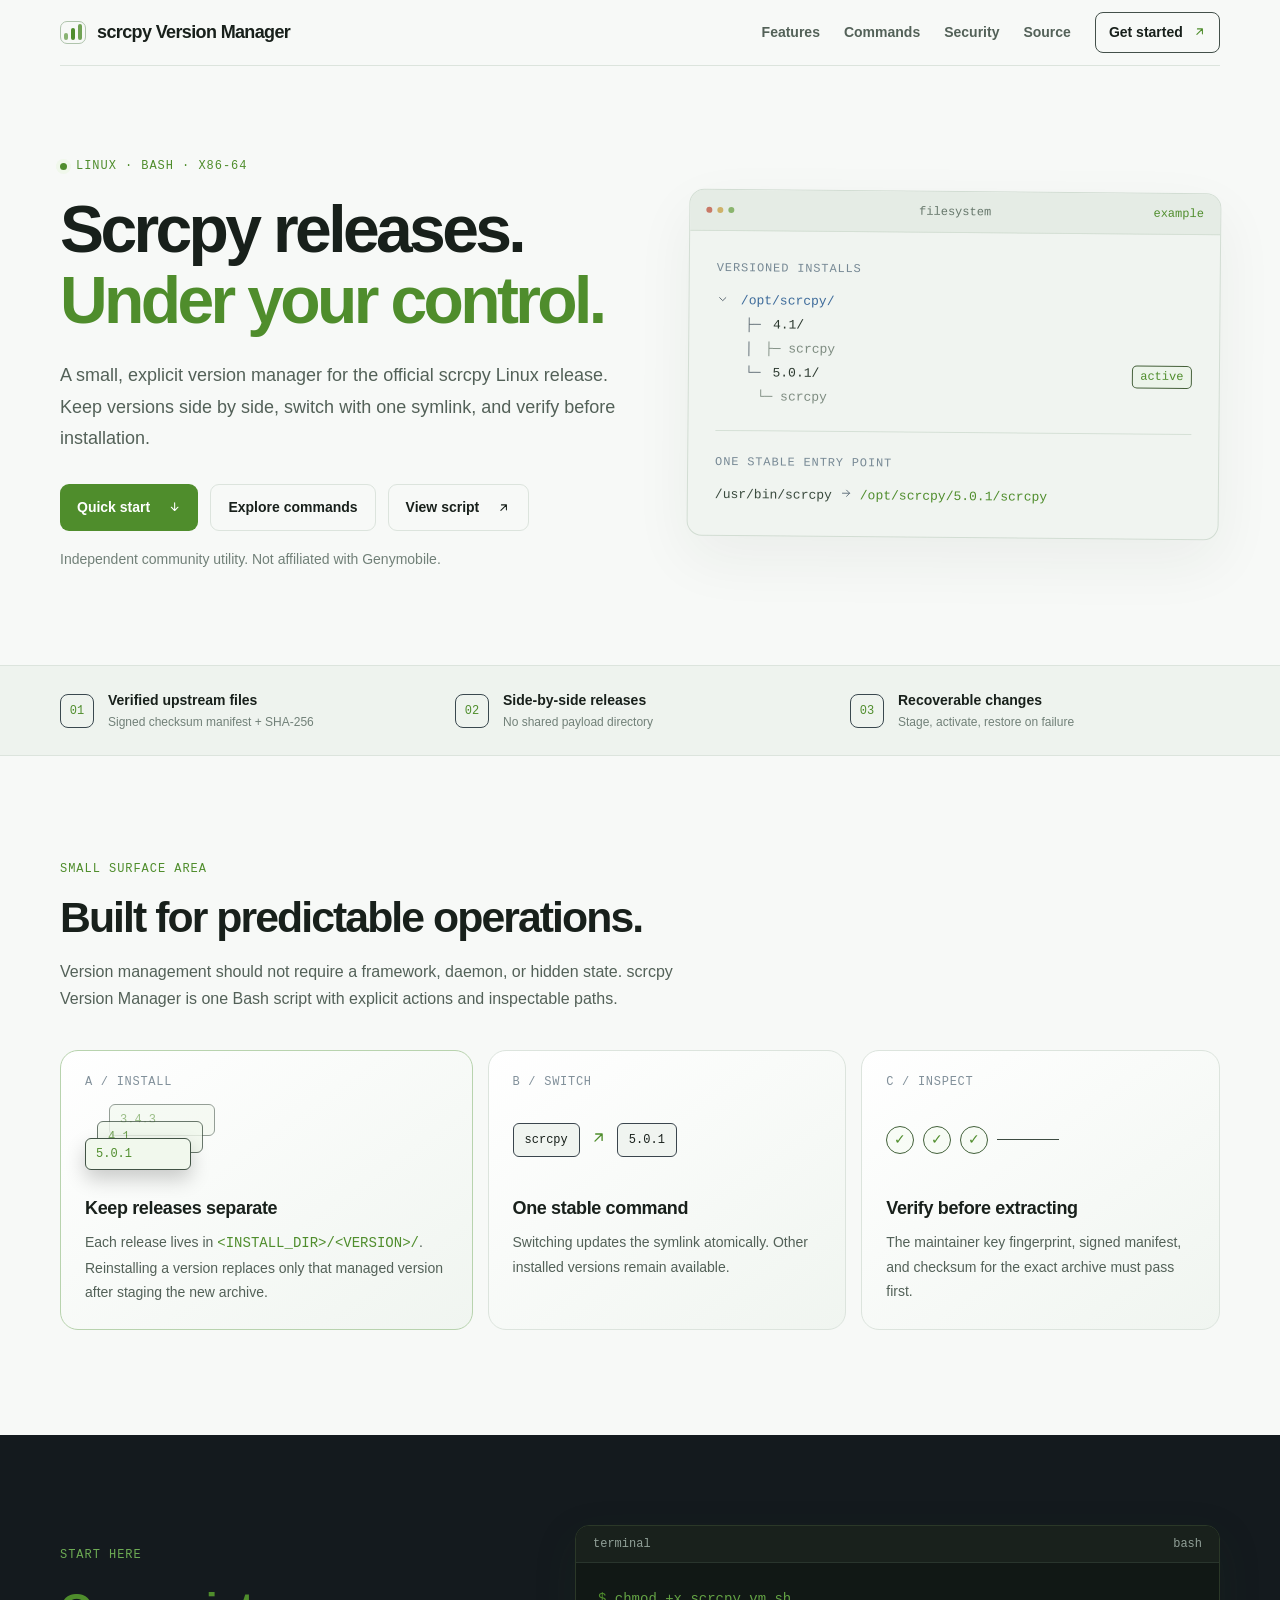
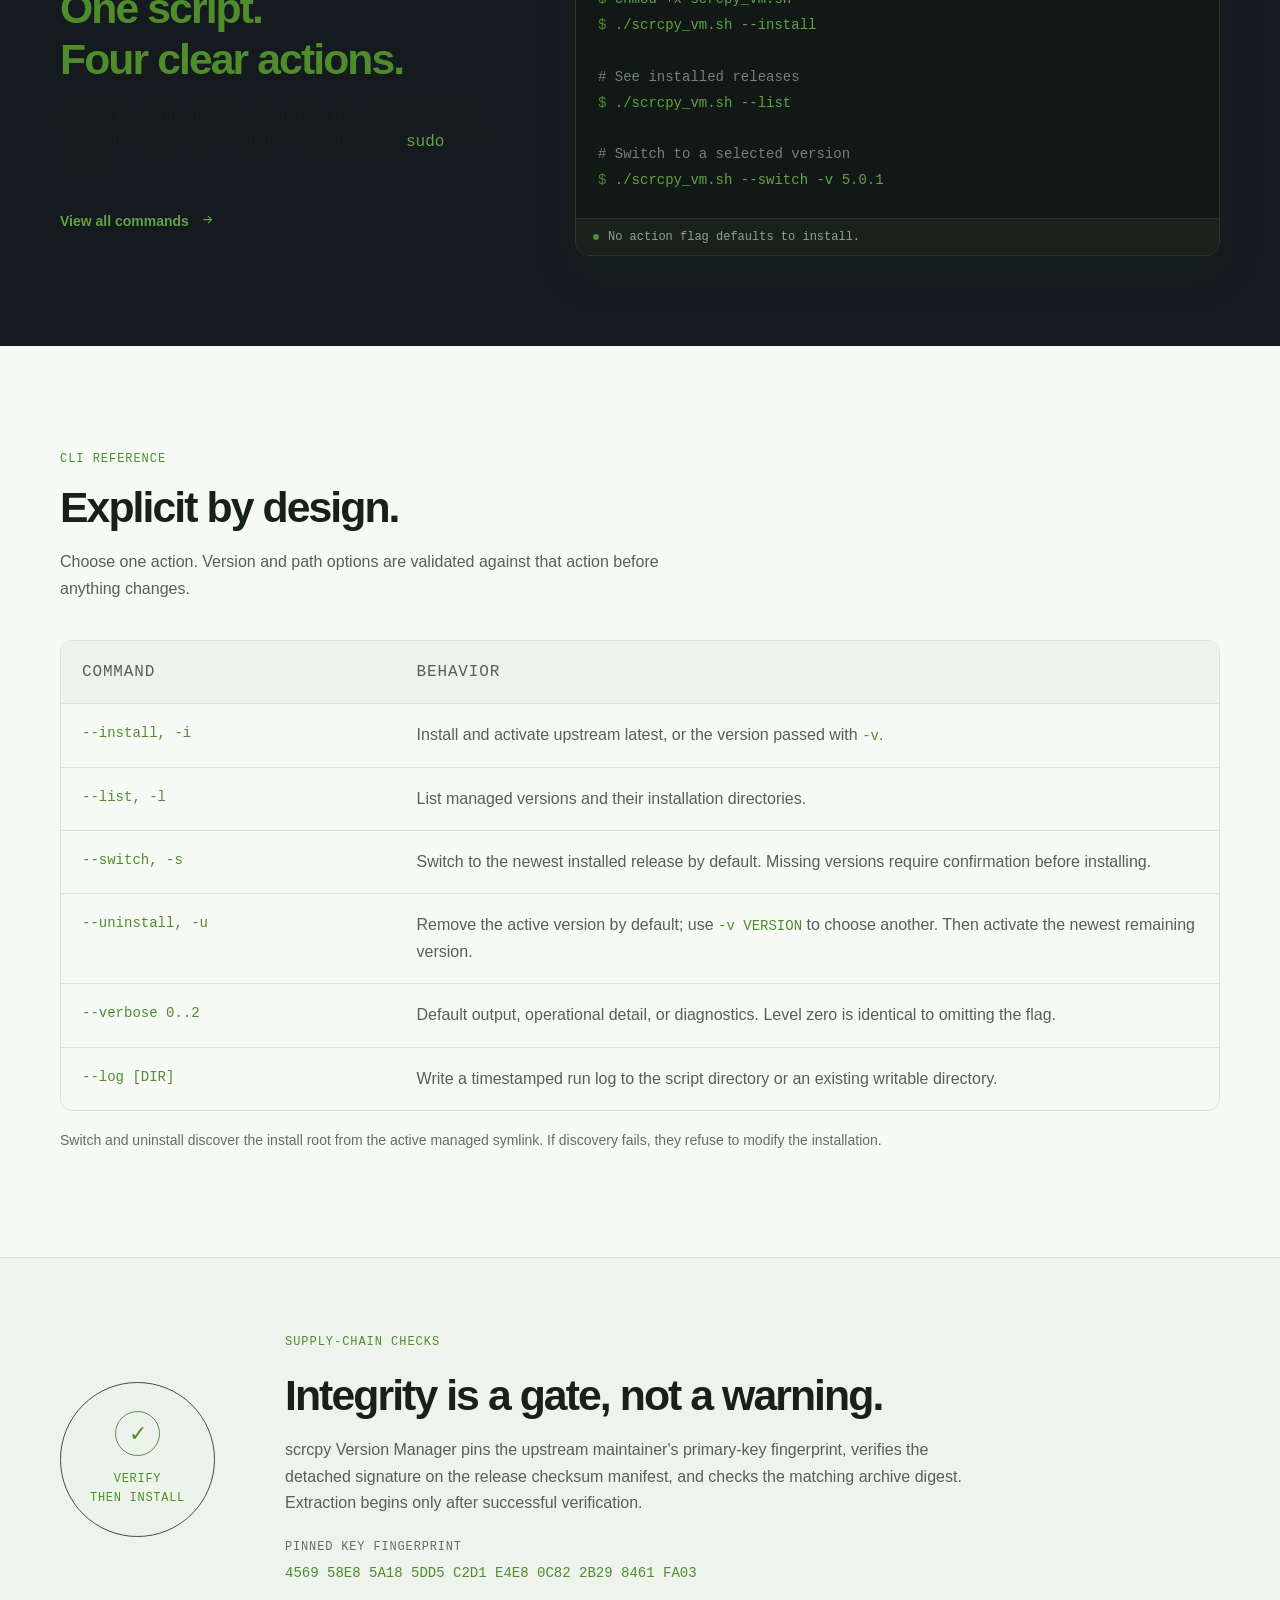
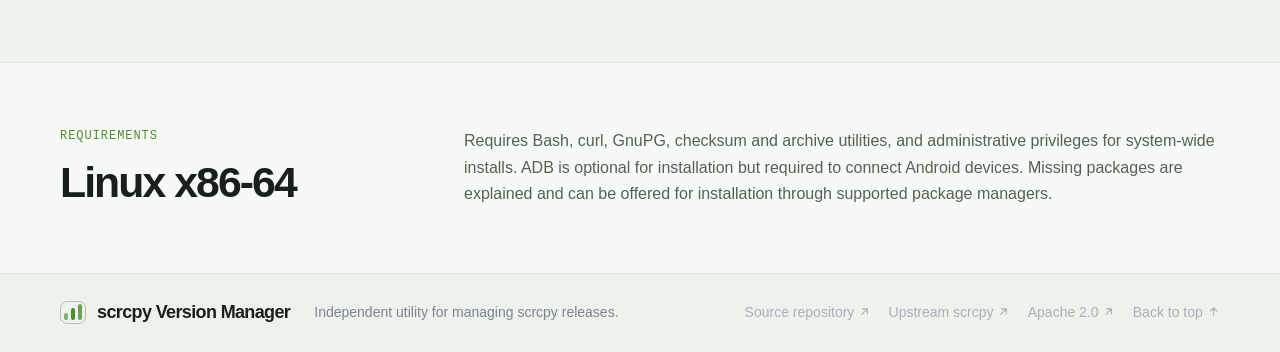
==== commit 0ef0e1ea: "Fix pages styling" ====
--- a/site/index.html
+++ b/site/index.html
@@ -155,7 +155,7 @@
                         </div>
                         <h3>Keep releases separate</h3>
                         <p>
-                            Each release lives in <code>ROOT/VERSION/</code>.
+                            Each release lives in <code>&lt;INSTALL_DIR&gt;/&lt;VERSION&gt;/</code>.
                             Reinstalling a version replaces only that managed
                             version after staging the new archive.
                         </p>
--- a/site/styles.css
+++ b/site/styles.css
@@ -1,1169 +1,1187 @@
 :root {
-  color-scheme: dark;
-
-  /* Color and layout tokens */
-  --bg: #101418;
-  --panel: #171d22;
-  --panel-raised: #1e262c;
-  --text: #f2f5f7;
-  --muted: #a4b0b9;
-  --subtle: #73818c;
-  --line: #2c363e;
-  --accent: #a4e66e;
-  --accent-ink: #182312;
-  --blue: #8fc4ff;
-  --font-mono: ui-monospace, SFMono-Regular, Menlo, Consolas, "Liberation Mono", monospace;
-  --font-sans: Inter, -apple-system, BlinkMacSystemFont, "Segoe UI", Roboto, "Helvetica Neue", Arial, sans-serif;
-  --radius: 18px;
-  --width: 1160px;
-
-  /* Shared type scale: labels, supporting text, body, and headings */
-  --text-xs: 0.75rem;       /* 12px at the default browser size */
-  --text-sm: 0.875rem;      /* 14px */
-  --text-base: 1rem;        /* 16px */
-  --text-lg: 1.125rem;      /* 18px */
-  --text-xl: 1.25rem;       /* 20px */
-  --text-2xl: clamp(1.875rem, 1.55rem + 1.4vw, 2.6875rem);
-  --text-hero: clamp(2.25rem, 1.7rem + 3.5vw, 4.125rem);
-
-  --leading-tight: 1.15;
-  --leading-heading: 1.2;
-  --leading-body: 1.65;
-  --leading-relaxed: 1.75;
+    color-scheme: dark;
+
+    /* Color and layout tokens */
+    --bg: #101418;
+    --panel: #171d22;
+    --panel-raised: #1e262c;
+    --text: #f2f5f7;
+    --muted: #a4b0b9;
+    --subtle: #73818c;
+    --line: #2c363e;
+    --accent: #a4e66e;
+    --accent-ink: #182312;
+    --blue: #8fc4ff;
+    --font-mono:
+        ui-monospace, SFMono-Regular, Menlo, Consolas, "Liberation Mono",
+        monospace;
+    --font-sans:
+        Inter, -apple-system, BlinkMacSystemFont, "Segoe UI", Roboto,
+        "Helvetica Neue", Arial, sans-serif;
+    --radius: 18px;
+    --width: 1160px;
+
+    /* Shared type scale: labels, supporting text, body, and headings */
+    --text-xs: 0.75rem; /* 12px at the default browser size */
+    --text-sm: 0.875rem; /* 14px */
+    --text-base: 1rem; /* 16px */
+    --text-lg: 1.125rem; /* 18px */
+    --text-xl: 1.25rem; /* 20px */
+    --text-2xl: clamp(1.875rem, 1.55rem + 1.4vw, 2.6875rem);
+    --text-hero: clamp(2.25rem, 1.7rem + 3.5vw, 4.125rem);
+
+    --leading-tight: 1.15;
+    --leading-heading: 1.2;
+    --leading-body: 1.65;
+    --leading-relaxed: 1.75;
 }
 
 * {
-  box-sizing: border-box;
+    box-sizing: border-box;
 }
 
 html {
-  scroll-behavior: smooth;
-  scroll-padding-top: 90px;
-  -webkit-text-size-adjust: 100%;
-  text-size-adjust: 100%;
+    scroll-behavior: smooth;
+    scroll-padding-top: 90px;
+    -webkit-text-size-adjust: 100%;
+    text-size-adjust: 100%;
 }
 
 body {
-  margin: 0;
-  background: var(--bg);
-  color: var(--text);
-  font-family: var(--font-sans);
-  font-size: var(--text-base);
-  line-height: var(--leading-body);
-  -webkit-font-smoothing: antialiased;
+    margin: 0;
+    background: var(--bg);
+    color: var(--text);
+    font-family: var(--font-sans);
+    font-size: var(--text-base);
+    line-height: var(--leading-body);
+    -webkit-font-smoothing: antialiased;
 }
 
 p {
-  margin-top: 0;
+    margin-top: 0;
 }
 
 a {
-  color: inherit;
-  text-decoration: none;
+    color: inherit;
+    text-decoration: none;
 }
 
 a:focus-visible,
 button:focus-visible {
-  outline: 3px solid var(--accent);
-  outline-offset: 4px;
+    outline: 3px solid var(--accent);
+    outline-offset: 4px;
 }
 
 code,
 pre {
-  font-family: var(--font-mono);
+    font-family: var(--font-mono);
 }
 
 code {
-  font-size: 0.9em;
+    font-size: 1em;
 }
 
 .wrap {
-  width: min(var(--width), calc(100% - 48px));
-  margin-inline: auto;
+    width: min(var(--width), calc(100% - 48px));
+    margin-inline: auto;
 }
 
 .skip-link {
-  position: absolute;
-  top: -60px;
-  left: 16px;
-  z-index: 20;
-  padding: 10px 14px;
-  border-radius: 8px;
-  background: var(--accent);
-  color: var(--accent-ink);
+    position: absolute;
+    top: -60px;
+    left: 16px;
+    z-index: 20;
+    padding: 10px 14px;
+    border-radius: 8px;
+    background: var(--accent);
+    color: var(--accent-ink);
 }
 
 .skip-link:focus {
-  top: 12px;
+    top: 12px;
 }
 
 .site-header {
-  display: flex;
-  min-height: 82px;
-  align-items: center;
-  justify-content: space-between;
-  border-bottom: 1px solid var(--line);
+    display: flex;
+    padding: 12px 0;
+    align-items: center;
+    justify-content: space-between;
+    border-bottom: 1px solid var(--line);
 }
 
 .wordmark {
-  display: inline-flex;
-  align-items: center;
-  gap: 11px;
-  font-size: var(--text-lg);
-  font-weight: 700;
-  letter-spacing: -0.035em;
-  white-space: nowrap;
+    display: inline-flex;
+    align-items: center;
+    gap: 11px;
+    font-size: var(--text-lg);
+    font-weight: 700;
+    letter-spacing: -0.035em;
+    white-space: nowrap;
 }
 
 .wordmark b {
-  color: var(--accent);
-  font-weight: 700;
+    color: var(--accent);
+    font-weight: 700;
 }
 
 .mark {
-  display: inline-flex;
-  height: 23px;
-  align-items: flex-end;
-  gap: 3px;
-  padding: 3px;
-  border: 1px solid #425248;
-  border-radius: 7px;
+    display: inline-flex;
+    height: 23px;
+    align-items: flex-end;
+    gap: 3px;
+    padding: 3px;
+    border: 1px solid #425248;
+    border-radius: 7px;
 }
 
 .mark span {
-  display: block;
-  width: 4px;
-  border-radius: 2px;
-  background: var(--accent);
+    display: block;
+    width: 4px;
+    border-radius: 2px;
+    background: var(--accent);
 }
 
 .mark span:nth-child(1) {
-  height: 7px;
-  opacity: 0.65;
+    height: 7px;
+    opacity: 0.65;
 }
 
 .mark span:nth-child(2) {
-  height: 12px;
+    height: 12px;
 }
 
 .mark span:nth-child(3) {
-  height: 16px;
-  opacity: 0.8;
+    height: 16px;
+    opacity: 0.8;
 }
 
 nav {
-  display: flex;
-  align-items: center;
-  gap: 24px;
-  color: var(--muted);
-  font-size: var(--text-sm);
-  font-weight: 600;
+    display: flex;
+    align-items: center;
+    gap: 24px;
+    color: var(--muted);
+    font-size: var(--text-sm);
+    font-weight: 600;
 }
 
 nav a:hover,
 .footer-links a:hover,
 .text-link:hover {
-  color: var(--accent);
+    color: var(--accent);
 }
 
 nav .nav-cta {
-  padding: 8px 13px;
-  border: 1px solid #43504a;
-  border-radius: 8px;
-  color: var(--text);
+    padding: 8px 13px;
+    border: 1px solid #43504a;
+    border-radius: 8px;
+    color: var(--text);
 }
 
 nav .nav-cta span {
-  padding-left: 6px;
-  color: var(--accent);
+    padding-left: 6px;
+    color: var(--accent);
 }
 
 .hero {
-  display: grid;
-  grid-template-columns: 1.03fr 0.97fr;
-  align-items: center;
-  gap: 64px;
-  padding-block: 92px 94px;
+    display: grid;
+    grid-template-columns: 1.03fr 0.97fr;
+    align-items: center;
+    gap: 64px;
+    padding-block: 92px 94px;
 }
 
 .eyebrow {
-  display: flex;
-  align-items: center;
-  gap: 9px;
-  margin: 0 0 19px;
-  color: var(--accent);
-  font: 500 var(--text-xs)/1.4 var(--font-mono);
-  letter-spacing: 0.08em;
-  text-transform: uppercase;
+    display: flex;
+    align-items: center;
+    gap: 9px;
+    margin: 0 0 19px;
+    color: var(--accent);
+    font: 500 var(--text-xs)/1.4 var(--font-mono);
+    letter-spacing: 0.08em;
+    text-transform: uppercase;
 }
 
 .status-dot,
 .green-dot {
-  width: 7px;
-  height: 7px;
-  border-radius: 50%;
-  background: var(--accent);
-  box-shadow: 0 0 0 4px #a4e66e17;
+    width: 7px;
+    height: 7px;
+    border-radius: 50%;
+    background: var(--accent);
+    box-shadow: 0 0 0 4px #a4e66e17;
 }
 
 h1,
 h2,
 h3 {
-  margin-top: 0;
+    margin-top: 0;
 }
 
 h1 {
-  margin-bottom: 24px;
-  font-size: var(--text-hero);
-  font-weight: 700;
-  line-height: 1.08;
-  letter-spacing: -0.055em;
+    margin-bottom: 24px;
+    font-size: var(--text-hero);
+    font-weight: 700;
+    line-height: 1.08;
+    letter-spacing: -0.055em;
 }
 
 h1 span {
-  color: var(--accent);
+    color: var(--accent);
 }
 
 h2 {
-  margin-bottom: 16px;
-  font-size: var(--text-2xl);
-  font-weight: 700;
-  line-height: var(--leading-heading);
-  letter-spacing: -0.045em;
+    margin-bottom: 16px;
+    font-size: var(--text-2xl);
+    font-weight: 700;
+    line-height: var(--leading-heading);
+    letter-spacing: -0.045em;
 }
 
 h3 {
-  margin-bottom: 10px;
-  font-size: var(--text-lg);
-  font-weight: 700;
-  line-height: 1.35;
-  letter-spacing: -0.02em;
+    margin-bottom: 10px;
+    font-size: var(--text-lg);
+    font-weight: 700;
+    line-height: 1.35;
+    letter-spacing: -0.02em;
 }
 
 .lede {
-  max-width: 560px;
-  margin-bottom: 29px;
-  color: var(--muted);
-  font-size: var(--text-lg);
-  line-height: var(--leading-relaxed);
+    max-width: 560px;
+    margin-bottom: 29px;
+    color: var(--muted);
+    font-size: var(--text-lg);
+    line-height: var(--leading-relaxed);
 }
 
 .hero-actions {
-  display: flex;
-  align-items: center;
-  flex-wrap: wrap;
-  gap: 12px;
+    display: flex;
+    align-items: center;
+    flex-wrap: wrap;
+    gap: 12px;
 }
 
 .button {
-  display: inline-flex;
-  min-height: 47px;
-  align-items: center;
-  justify-content: center;
-  gap: 18px;
-  padding: 0 17px;
-  border-radius: 9px;
-  font-size: var(--text-sm);
-  font-weight: 700;
-  transition: transform 0.18s ease, border-color 0.18s ease;
+    display: inline-flex;
+    align-items: center;
+    justify-content: center;
+    min-height: 47px;
+    gap: 18px;
+    padding: 0 17px;
+    border-radius: 9px;
+    font-size: var(--text-sm);
+    font-weight: 700;
+    transition:
+        transform 0.18s ease,
+        border-color 0.18s ease;
 }
 
 .button:hover {
-  transform: translateY(-2px);
+    transform: translateY(-2px);
 }
 
 .button-primary {
-  background: var(--accent);
-  color: var(--accent-ink);
+    background: var(--accent);
+    color: var(--accent-ink);
 }
 
 .button-secondary {
-  border: 1px solid var(--line);
-  background: transparent;
-  color: var(--text);
+    border: 1px solid var(--line);
+    background: transparent;
+    color: var(--text);
 }
 
 .microcopy {
-  margin: 17px 0 0;
-  color: var(--subtle);
-  font-size: var(--text-sm);
+    margin: 17px 0 0;
+    color: var(--subtle);
+    font-size: var(--text-sm);
 }
 
 .terminal-card {
-  overflow: hidden;
-  border: 1px solid #35414a;
-  border-radius: 15px;
-  background: #13191d;
-  box-shadow: 0 22px 70px #0005;
-  transform: rotate(0.5deg);
+    overflow: hidden;
+    border: 1px solid #35414a;
+    border-radius: 15px;
+    background: #13191d;
+    box-shadow: 0 22px 70px #0005;
+    transform: rotate(0.5deg);
 }
 
 .terminal-top {
-  display: grid;
-  grid-template-columns: 1fr auto 1fr;
-  align-items: center;
-  padding: 13px 16px;
-  border-bottom: 1px solid #303940;
-  background: #1b2227;
-  color: #7e8d98;
-  font: var(--text-xs) var(--font-mono);
+    display: grid;
+    grid-template-columns: 1fr auto 1fr;
+    align-items: center;
+    padding: 13px 16px;
+    border-bottom: 1px solid #303940;
+    background: #1b2227;
+    color: #7e8d98;
+    font: var(--text-xs) var(--font-mono);
 }
 
 .terminal-tag {
-  justify-self: end;
-  color: var(--accent);
+    justify-self: end;
+    color: var(--accent);
 }
 
 .window-dots {
-  display: flex;
-  gap: 5px;
+    display: flex;
+    gap: 5px;
 }
 
 .window-dots i {
-  width: 6px;
-  height: 6px;
-  border-radius: 50%;
-  background: #5a6871;
+    width: 6px;
+    height: 6px;
+    border-radius: 50%;
+    background: #5a6871;
 }
 
 .window-dots i:first-child {
-  background: #c97967;
+    background: #c97967;
 }
 
 .window-dots i:nth-child(2) {
-  background: #cfb269;
+    background: #cfb269;
 }
 
 .window-dots i:nth-child(3) {
-  background: #8ab56e;
+    background: #8ab56e;
 }
 
 .terminal-body {
-  padding: 26px 27px 29px;
-  font: 0.8125rem/1.85 var(--font-mono);
+    padding: 26px 27px 29px;
+    font: 0.8125rem/1.85 var(--font-mono);
 }
 
 .terminal-label {
-  margin: 0 0 9px;
-  color: #778995;
-  font-size: var(--text-xs);
-  letter-spacing: 0.07em;
-  text-transform: uppercase;
+    margin: 0 0 10px;
+    color: #778995;
+    font-size: var(--text-xs);
+    letter-spacing: 0.07em;
+    text-transform: uppercase;
 }
 
 .tree-line,
 .tree-child {
-  display: flex;
-  min-height: 28px;
-  align-items: center;
-  gap: 12px;
-  color: #dce4e8;
+    display: flex;
+    align-items: center;
+    gap: 12px;
+    color: #dce4e8;
 }
 
 .tree-glyph {
-  color: #5d6a73;
+    color: #5d6a73;
 }
 
 .tree-dir {
-  color: var(--blue);
+    color: var(--blue);
 }
 
 .tree-child {
-  padding-left: 29px;
+    padding-left: 29px;
 }
 
 .tree-muted {
-  color: #71808a;
+    color: #71808a;
 }
 
 .active-chip {
-  margin-left: auto;
-  padding: 1px 7px;
-  border: 1px solid #45603a;
-  border-radius: 5px;
-  background: #a4e66e0d;
-  color: var(--accent);
-  font-size: var(--text-xs);
-  line-height: 1.6;
+    margin-left: auto;
+    padding: 1px 7px;
+    border: 1px solid #45603a;
+    border-radius: 5px;
+    background: #a4e66e0d;
+    color: var(--accent);
+    font-size: var(--text-xs);
+    line-height: 1.6;
 }
 
 .terminal-rule {
-  height: 1px;
-  margin: 21px 0 20px;
-  background: #2b353d;
+    height: 1px;
+    margin: 21px 0 20px;
+    background: #2b353d;
 }
 
 .symlink {
-  overflow-wrap: anywhere;
-  margin: 0;
-  font-size: 0.8125rem;
-  line-height: 1.75;
+    overflow-wrap: anywhere;
+    margin: 0;
+    font-size: 0.8125rem;
+    line-height: 1.75;
 }
 
 .path {
-  color: #d7e0e5;
+    color: #d7e0e5;
 }
 
 .arrow {
-  color: #64747f;
+    color: #64747f;
 }
 
 .target {
-  color: var(--accent);
+    color: var(--accent);
 }
 
 .trust-strip {
-  border-block: 1px solid var(--line);
-  background: #141a1e;
+    border-block: 1px solid var(--line);
+    background: #141a1e;
 }
 
 .trust-grid {
-  display: grid;
-  grid-template-columns: repeat(3, 1fr);
-  gap: 25px;
-  padding-block: 24px;
+    display: grid;
+    grid-template-columns: repeat(3, 1fr);
+    gap: 25px;
+    padding-block: 24px;
 }
 
 .trust-grid > div {
-  display: flex;
-  align-items: center;
-  gap: 14px;
+    display: flex;
+    align-items: center;
+    gap: 14px;
 }
 
 .trust-icon {
-  display: grid;
-  flex: 0 0 34px;
-  height: 34px;
-  place-items: center;
-  border: 1px solid #3a484f;
-  border-radius: 8px;
-  color: var(--accent);
-  font: var(--text-xs) var(--font-mono);
+    display: grid;
+    flex: 0 0 34px;
+    height: 34px;
+    place-items: center;
+    border: 1px solid #3a484f;
+    border-radius: 8px;
+    color: var(--accent);
+    font: var(--text-xs) var(--font-mono);
 }
 
 .trust-grid b,
 .trust-grid small {
-  display: block;
+    display: block;
 }
 
 .trust-grid b {
-  font-size: var(--text-sm);
-  font-weight: 700;
-  line-height: 1.45;
+    font-size: var(--text-sm);
+    font-weight: 700;
+    line-height: 1.45;
 }
 
 .trust-grid small {
-  margin-top: 3px;
-  color: var(--subtle);
-  font-size: var(--text-xs);
-  line-height: 1.5;
+    margin-top: 3px;
+    color: var(--subtle);
+    font-size: var(--text-xs);
+    line-height: 1.5;
 }
 
 .section {
-  padding-block: 105px;
+    padding-block: 105px;
 }
 
 .section-heading {
-  max-width: 670px;
-  margin-bottom: 38px;
+    max-width: 670px;
+    margin-bottom: 38px;
 }
 
 .section-heading .eyebrow {
-  margin-bottom: 14px;
+    margin-bottom: 14px;
 }
 
 .section-heading > p:last-child,
 .section-note {
-  color: var(--muted);
+    color: var(--muted);
 }
 
 .section-heading > p:last-child {
-  max-width: 640px;
-  margin-bottom: 0;
-  font-size: var(--text-base);
-  line-height: var(--leading-body);
+    max-width: 640px;
+    margin-bottom: 0;
+    font-size: var(--text-base);
+    line-height: var(--leading-body);
 }
 
 .feature-grid {
-  display: grid;
-  grid-template-columns: 1.15fr 1fr 1fr;
-  gap: 15px;
+    display: grid;
+    grid-template-columns: 1.15fr 1fr 1fr;
+    gap: 15px;
 }
 
 .feature-card {
-  min-height: 270px;
-  padding: 24px;
-  border: 1px solid var(--line);
-  border-radius: var(--radius);
-  background: linear-gradient(145deg, #1a2126, #151a1e);
+    min-height: 270px;
+    padding: 24px;
+    border: 1px solid var(--line);
+    border-radius: var(--radius);
+    background: linear-gradient(145deg, #1a2126, #151a1e);
 }
 
 .feature-main {
-  border-color: #41513d;
+    border-color: #41513d;
 }
 
 .feature-number {
-  color: #81909a;
-  font: var(--text-xs) var(--font-mono);
-  letter-spacing: 0.06em;
-  text-transform: uppercase;
+    color: #81909a;
+    font: var(--text-xs) var(--font-mono);
+    letter-spacing: 0.06em;
+    text-transform: uppercase;
 }
 
 .feature-visual {
-  display: flex;
-  height: 81px;
-  align-items: center;
-  margin: 10px 0 16px;
+    display: flex;
+    height: 81px;
+    align-items: center;
+    margin: 10px 0 16px;
 }
 
 .visual-stack {
-  position: relative;
-  display: block;
-  padding-top: 4px;
+    position: relative;
+    display: block;
+    padding-top: 4px;
 }
 
 .visual-stack span {
-  position: absolute;
-  left: 0;
-  display: block;
-  width: 106px;
-  height: 32px;
-  padding: 5px 10px;
-  border: 1px solid #415345;
-  border-radius: 6px;
-  background: #202a24;
-  color: var(--accent);
-  font: var(--text-xs)/20px var(--font-mono);
+    position: absolute;
+    left: 0;
+    display: block;
+    width: 106px;
+    height: 32px;
+    padding: 5px 10px;
+    border: 1px solid #415345;
+    border-radius: 6px;
+    background: #202a24;
+    color: var(--accent);
+    font: var(--text-xs)/20px var(--font-mono);
 }
 
 .visual-stack span:nth-child(1) {
-  top: 5px;
-  left: 24px;
-  opacity: 0.55;
+    top: 5px;
+    left: 24px;
+    opacity: 0.55;
 }
 
 .visual-stack span:nth-child(2) {
-  top: 22px;
-  left: 12px;
-  opacity: 0.78;
+    top: 22px;
+    left: 12px;
+    opacity: 0.78;
 }
 
 .visual-stack span:nth-child(3) {
-  top: 39px;
-  left: 0;
-  box-shadow: 0 9px 20px #0003;
+    top: 39px;
+    left: 0;
+    box-shadow: 0 9px 20px #0003;
 }
 
 .visual-link {
-  gap: 10px;
-  font: var(--text-xs) var(--font-mono);
+    gap: 10px;
+    font: var(--text-xs) var(--font-mono);
 }
 
 .visual-link span {
-  padding: 9px 11px;
-  border: 1px solid #3a454d;
-  border-radius: 6px;
-  background: #20272c;
+    padding: 9px 11px;
+    border: 1px solid #3a454d;
+    border-radius: 6px;
+    background: #20272c;
 }
 
 .visual-link b {
-  color: var(--accent);
-  font-size: var(--text-lg);
+    color: var(--accent);
+    font-size: var(--text-lg);
 }
 
 .visual-audit {
-  gap: 9px;
+    gap: 9px;
 }
 
 .visual-audit span {
-  display: grid;
-  width: 28px;
-  height: 28px;
-  place-items: center;
-  border: 1px solid #43613b;
-  border-radius: 50%;
-  background: #a4e66e0b;
-  color: var(--accent);
-  font-size: var(--text-sm);
+    display: grid;
+    width: 28px;
+    height: 28px;
+    place-items: center;
+    border: 1px solid #43613b;
+    border-radius: 50%;
+    background: #a4e66e0b;
+    color: var(--accent);
+    font-size: var(--text-sm);
 }
 
 .visual-audit i {
-  width: 62px;
-  height: 1px;
-  background: #3d4b41;
+    width: 62px;
+    height: 1px;
+    background: #3d4b41;
 }
 
 .feature-card h3 {
-  margin-bottom: 10px;
+    margin-bottom: 10px;
 }
 
 .feature-card p {
-  margin-bottom: 0;
-  color: var(--muted);
-  font-size: var(--text-sm);
-  line-height: var(--leading-relaxed);
+    margin-bottom: 0;
+    color: var(--muted);
+    font-size: var(--text-sm);
+    line-height: var(--leading-relaxed);
 }
 
 .feature-card p code {
-  color: var(--accent);
+    color: var(--accent);
 }
 
 .quick-section {
-  padding-block: 90px;
-  background: #c9f4a6;
-  color: #172215;
+    padding-block: 90px;
+    background: #141a1e;
+    color: var(--accent);
 }
 
 .quick-layout {
-  display: grid;
-  grid-template-columns: 0.8fr 1.2fr;
-  align-items: center;
-  gap: 85px;
+    display: grid;
+    grid-template-columns: 0.8fr 1.2fr;
+    align-items: center;
+    gap: 85px;
 }
 
 .quick-section .eyebrow {
-  color: #456c35;
+    color: #6dab54;
 }
 
 .quick-section p:not(.eyebrow) {
-  max-width: 440px;
-  color: #42533a;
-  font-size: var(--text-base);
-  line-height: var(--leading-body);
+    max-width: 440px;
+    color: var(--text);
+    font-size: var(--text-base);
+    line-height: var(--leading-body);
 }
 
 .quick-section code {
-  color: #263e1a;
+    color: #63a244;
+}
+
+.quick-layout .text-link {
+    color: #63a244;
+}
+
+.quick-layout .text-link:hover {
+    color: var(--accent);
 }
 
 .text-link {
-  display: inline-flex;
-  gap: 12px;
-  margin-top: 12px;
-  color: #243d1a;
-  font-size: var(--text-sm);
-  font-weight: 700;
+    display: inline-flex;
+    gap: 12px;
+    margin-top: 12px;
+    color: #243d1a;
+    font-size: var(--text-sm);
+    font-weight: 700;
 }
 
 .code-panel {
-  overflow: hidden;
-  border: 1px solid #2b3828;
-  border-radius: 14px;
-  background: #111815;
-  color: #e5eee6;
-  box-shadow: 0 15px 40px #203d1c2b;
+    overflow: hidden;
+    border: 1px solid #2b3828;
+    border-radius: 14px;
+    background: #111815;
+    color: #e5eee6;
+    box-shadow: 0 15px 40px #203d1c2b;
 }
 
 .code-panel-header,
 .code-panel-footer {
-  display: flex;
-  align-items: center;
-  justify-content: space-between;
-  padding: 11px 17px;
-  background: #19211c;
-  color: #91a098;
-  font: var(--text-xs) var(--font-mono);
+    display: flex;
+    align-items: center;
+    justify-content: space-between;
+    padding: 11px 17px;
+    background: #19211c;
+    color: #91a098;
+    font: var(--text-xs) var(--font-mono);
 }
 
 .code-panel-header {
-  border-bottom: 1px solid #29352d;
+    border-bottom: 1px solid #29352d;
 }
 
 .code-panel pre {
-  overflow-x: auto;
-  margin: 0;
-  padding: 24px 22px;
-  font-size: var(--text-sm);
-  line-height: 1.85;
-  tab-size: 4;
+    overflow-x: auto;
+    margin: 0;
+    padding: 24px 22px;
+    font-size: var(--text-sm);
+    line-height: 1.85;
+    tab-size: 4;
 }
 
 .prompt {
-  color: var(--accent);
+    color: var(--accent);
 }
 
 .comment {
-  color: #74837b;
+    color: #74837b;
 }
 
 .code-panel-footer {
-  justify-content: flex-start;
-  gap: 9px;
-  border-top: 1px solid #29352d;
+    justify-content: flex-start;
+    gap: 9px;
+    border-top: 1px solid #29352d;
 }
 
 .green-dot {
-  width: 6px;
-  height: 6px;
-  box-shadow: none;
+    width: 6px;
+    height: 6px;
+    box-shadow: none;
 }
 
 .command-table {
-  overflow: hidden;
-  border: 1px solid var(--line);
-  border-radius: 12px;
+    overflow: hidden;
+    border: 1px solid var(--line);
+    border-radius: 12px;
 }
 
 .command-row {
-  display: grid;
-  grid-template-columns: minmax(190px, 0.4fr) 1fr;
-  align-items: start;
-  gap: 22px;
-  padding: 18px 21px;
-  border-bottom: 1px solid var(--line);
+    display: grid;
+    grid-template-columns: minmax(190px, 0.4fr) 1fr;
+    align-items: start;
+    gap: 22px;
+    padding: 18px 21px;
+    border-bottom: 1px solid var(--line);
 }
 
 .command-row:last-child {
-  border-bottom: 0;
+    border-bottom: 0;
 }
 
 .command-row code {
-  color: var(--accent);
-  font-size: var(--text-sm);
-  line-height: var(--leading-body);
+    color: var(--accent);
+    font-size: var(--text-sm);
+    line-height: var(--leading-body);
 }
 
 .command-row span {
-  color: var(--muted);
-  font-size: var(--text-base);
-  line-height: var(--leading-body);
+    color: var(--muted);
+    font-size: var(--text-base);
+    line-height: var(--leading-body);
 }
 
 .command-head {
-  background: #171d21;
-  color: #788790;
-  font: 500 var(--text-xs)/1.5 var(--font-mono);
-  letter-spacing: 0.07em;
-  text-transform: uppercase;
+    background: #171d21;
+    color: #788790;
+    font: 500 var(--text-xs)/1.5 var(--font-mono);
+    letter-spacing: 0.07em;
+    text-transform: uppercase;
 }
 
 .section-note {
-  margin: 18px 0 0;
-  font-size: var(--text-sm);
-  line-height: var(--leading-body);
+    margin: 18px 0 0;
+    font-size: var(--text-sm);
+    line-height: var(--leading-body);
 }
 
 .security-section {
-  padding-block: 76px;
-  border-block: 1px solid var(--line);
-  background: #151b1f;
+    padding-block: 76px;
+    border-block: 1px solid var(--line);
+    background: #151b1f;
 }
 
 .security-layout {
-  display: grid;
-  grid-template-columns: 170px 1fr;
-  align-items: center;
-  gap: 55px;
+    display: grid;
+    grid-template-columns: 170px 1fr;
+    align-items: center;
+    gap: 55px;
 }
 
 .security-stamp {
-  display: flex;
-  width: 155px;
-  height: 155px;
-  flex-direction: column;
-  align-items: center;
-  justify-content: center;
-  gap: 14px;
-  border: 1px solid #40523b;
-  border-radius: 50%;
-  background: #a4e66e08;
-  color: var(--accent);
+    display: flex;
+    width: 155px;
+    height: 155px;
+    flex-direction: column;
+    align-items: center;
+    justify-content: center;
+    gap: 14px;
+    border: 1px solid #40523b;
+    border-radius: 50%;
+    background: #a4e66e08;
+    color: var(--accent);
 }
 
 .security-stamp > span {
-  display: grid;
-  width: 45px;
-  height: 45px;
-  place-items: center;
-  border: 1px solid #648b54;
-  border-radius: 50%;
-  font-size: 22px;
+    display: grid;
+    width: 45px;
+    height: 45px;
+    place-items: center;
+    border: 1px solid #648b54;
+    border-radius: 50%;
+    font-size: 22px;
 }
 
 .security-stamp small {
-  font: var(--text-xs)/1.6 var(--font-mono);
-  letter-spacing: 0.06em;
-  text-align: center;
+    font: var(--text-xs)/1.6 var(--font-mono);
+    letter-spacing: 0.06em;
+    text-align: center;
 }
 
 .security-layout h2 {
-  max-width: 620px;
+    max-width: 620px;
 }
 
 .security-layout p:not(.eyebrow) {
-  max-width: 690px;
-  color: var(--muted);
-  font-size: var(--text-base);
-  line-height: var(--leading-body);
+    max-width: 690px;
+    color: var(--muted);
+    font-size: var(--text-base);
+    line-height: var(--leading-body);
 }
 
 .fingerprint {
-  display: flex;
-  flex-direction: column;
-  gap: 7px;
-  margin-top: 24px;
+    display: flex;
+    flex-direction: column;
+    gap: 7px;
+    margin-top: 24px;
 }
 
 .fingerprint span {
-  color: #71818b;
-  font: var(--text-xs) var(--font-mono);
-  letter-spacing: 0.07em;
+    color: #71818b;
+    font: var(--text-xs) var(--font-mono);
+    letter-spacing: 0.07em;
 }
 
 .fingerprint code {
-  overflow-wrap: anywhere;
-  color: var(--accent);
-  font-size: var(--text-sm);
-  line-height: var(--leading-relaxed);
+    overflow-wrap: anywhere;
+    color: var(--accent);
+    font-size: var(--text-sm);
+    line-height: var(--leading-relaxed);
 }
 
 .requirements {
-  display: grid;
-  grid-template-columns: 0.6fr 1.4fr;
-  align-items: center;
-  gap: 80px;
-  padding-block: 65px;
+    display: grid;
+    grid-template-columns: 0.6fr 1.4fr;
+    align-items: center;
+    gap: 80px;
+    padding-block: 65px;
 }
 
 .requirements .eyebrow {
-  margin-bottom: 12px;
+    margin-bottom: 12px;
 }
 
 .requirements h2 {
-  margin-bottom: 0;
+    margin-bottom: 0;
 }
 
 .requirements p:last-child {
-  margin: 0;
-  color: var(--muted);
-  font-size: var(--text-base);
-  line-height: var(--leading-body);
+    margin: 0;
+    color: var(--muted);
+    font-size: var(--text-base);
+    line-height: var(--leading-body);
 }
 
 .site-footer {
-  border-top: 1px solid var(--line);
-  background: #0c1013;
+    border-top: 1px solid var(--line);
+    background: #0c1013;
 }
 
 .footer-inner {
-  display: grid;
-  min-height: 90px;
-  grid-template-columns: auto 1fr auto;
-  align-items: center;
-  gap: 30px;
+    display: grid;
+    padding: 24px 0;
+    grid-template-columns: auto 1fr auto;
+    align-items: center;
+    gap: 24px;
 }
 
 .footer-inner > p {
-  margin: 0;
-  color: #78858e;
-  font-size: var(--text-sm);
-  line-height: var(--leading-body);
+    margin: 0;
+    color: #78858e;
+    font-size: var(--text-sm);
+    line-height: var(--leading-body);
 }
 
 .footer-links {
-  display: flex;
-  flex-wrap: wrap;
-  gap: 17px;
-  color: #a5b0b7;
-  font-size: var(--text-sm);
-  line-height: 1.5;
+    display: flex;
+    flex-wrap: wrap;
+    gap: 17px;
+    color: #a5b0b7;
+    font-size: var(--text-sm);
+    line-height: 1.5;
 }
 
 @media (max-width: 850px) {
-  .hero {
-    grid-template-columns: 1fr;
-    gap: 43px;
-    padding-block: 65px;
-  }
-
-  .hero-copy {
-    max-width: 690px;
-  }
-
-  .terminal-card {
-    width: 100%;
-    max-width: 620px;
-    transform: none;
-  }
-
-  .trust-grid {
-    grid-template-columns: 1fr;
-    gap: 18px;
-  }
-
-  .feature-grid {
-    grid-template-columns: 1fr 1fr;
-  }
-
-  .feature-main {
-    grid-column: 1 / -1;
-  }
-
-  .quick-layout {
-    grid-template-columns: 1fr;
-    gap: 35px;
-  }
-
-  .security-layout {
-    grid-template-columns: 120px 1fr;
-    gap: 30px;
-  }
-
-  .security-stamp {
-    width: 118px;
-    height: 118px;
-  }
-
-  .requirements {
-    grid-template-columns: 1fr;
-    gap: 20px;
-  }
-
-  .footer-inner {
-    grid-template-columns: 1fr auto;
-    padding-block: 22px;
-  }
-
-  .footer-inner > p {
-    grid-row: 2;
-  }
-
-  .footer-links {
-    grid-column: 1 / -1;
-  }
+    .site-header {
+        padding: 12px 0;
+        display: block;
+    }
+
+    nav {
+        gap: 12px;
+        overflow-x: auto;
+        padding-bottom: 3px;
+        font-size: var(--text-sm);
+        white-space: nowrap;
+    }
+
+    nav .nav-cta {
+        flex-shrink: 0;
+        margin-left: auto;
+    }
+
+    .hero {
+        grid-template-columns: 1fr;
+        gap: 43px;
+        padding-block: 65px;
+    }
+
+    .hero-copy {
+        max-width: 690px;
+        margin-inline: auto;
+    }
+
+    .terminal-card {
+        width: 100%;
+        max-width: 620px;
+        transform: none;
+        margin-inline: auto;
+    }
+
+    .trust-grid {
+        grid-template-columns: 1fr;
+        gap: 18px;
+    }
+
+    .feature-grid {
+        grid-template-columns: 1fr 1fr;
+    }
+
+    .feature-main {
+        grid-column: 1 / -1;
+    }
+
+    .quick-layout {
+        grid-template-columns: 1fr;
+        gap: 35px;
+    }
+
+    .security-layout {
+        grid-template-columns: 120px 1fr;
+        gap: 30px;
+    }
+
+    .security-stamp {
+        width: 118px;
+        height: 118px;
+    }
+
+    .requirements {
+        grid-template-columns: 1fr;
+        gap: 20px;
+    }
+
+    .footer-inner {
+        grid-template-columns: 1fr auto;
+    }
+
+    .footer-inner > p {
+        grid-row: 2;
+    }
+
+    .footer-links {
+        grid-column: 1 / -1;
+    }
 }
 
 @media (max-width: 560px) {
-  .wrap {
-    width: min(var(--width), calc(100% - 32px));
-  }
-
-  .site-header {
-    min-height: 72px;
-    align-items: flex-start;
-    flex-direction: column;
-    justify-content: center;
-    gap: 11px;
-    padding-block: 13px;
-  }
-
-  nav {
-    width: 100%;
-    gap: 17px;
-    overflow-x: auto;
-    padding-bottom: 3px;
-    font-size: var(--text-sm);
-    white-space: nowrap;
-  }
-
-  nav .nav-cta {
-    flex-shrink: 0;
-    margin-left: auto;
-  }
-
-  .hero {
-    padding-block: 54px;
-  }
-
-  .lede {
-    font-size: var(--text-base);
-  }
-
-  .terminal-body {
-    padding: 20px 16px;
-    font-size: 0.75rem;
-    line-height: 1.8;
-  }
-
-  .symlink {
-    font-size: var(--text-xs);
-  }
-
-  .section {
-    padding-block: 70px;
-  }
-
-  .feature-grid {
-    grid-template-columns: 1fr;
-  }
-
-  .feature-main {
-    grid-column: auto;
-  }
-
-  .feature-card {
-    min-height: 245px;
-  }
-
-  .quick-section {
-    padding-block: 66px;
-  }
-
-  .code-panel pre {
-    padding: 18px 14px;
-    font-size: var(--text-xs);
-    line-height: 1.8;
-  }
-
-  .command-row {
-    grid-template-columns: 1fr;
-    gap: 6px;
-    padding: 16px;
-  }
-
-  .command-head {
-    display: none;
-  }
-
-  .security-layout {
-    grid-template-columns: 1fr;
-    gap: 28px;
-  }
-
-  .security-stamp {
-    width: 106px;
-    height: 106px;
-  }
-
-  .footer-inner {
-    grid-template-columns: 1fr;
-    gap: 13px;
-  }
-
-  .footer-inner > p {
-    grid-row: auto;
-  }
-
-  .footer-links {
-    grid-column: auto;
-    gap: 14px 18px;
-  }
+    .wrap {
+        width: min(var(--width), calc(100% - 32px));
+    }
+
+    nav {
+        width: 100%;
+        gap: 12px;
+        overflow-x: auto;
+        padding-bottom: 3px;
+        font-size: var(--text-sm);
+        white-space: nowrap;
+    }
+
+    .hero {
+        padding-block: 54px;
+    }
+
+    .lede {
+        font-size: var(--text-base);
+    }
+
+    .terminal-body {
+        padding: 20px 16px;
+        font-size: 0.75rem;
+        line-height: 1.8;
+    }
+
+    .symlink {
+        font-size: var(--text-xs);
+    }
+
+    .section {
+        padding-block: 70px;
+    }
+
+    .feature-grid {
+        grid-template-columns: 1fr;
+    }
+
+    .feature-main {
+        grid-column: auto;
+    }
+
+    .feature-card {
+        min-height: 245px;
+    }
+
+    .quick-section {
+        padding-block: 66px;
+    }
+
+    .code-panel pre {
+        padding: 18px 14px;
+        font-size: var(--text-xs);
+        line-height: 1.8;
+    }
+
+    .command-row {
+        grid-template-columns: 1fr;
+        gap: 6px;
+        padding: 16px;
+    }
+
+    .command-head {
+        display: none;
+    }
+
+    .security-layout {
+        grid-template-columns: 1fr;
+        gap: 28px;
+    }
+
+    .security-stamp {
+        width: 106px;
+        height: 106px;
+    }
+
+    .footer-inner {
+        grid-template-columns: 1fr;
+        gap: 13px;
+    }
+
+    .footer-inner > p {
+        grid-row: auto;
+    }
+
+    .footer-links {
+        grid-column: auto;
+        gap: 14px 18px;
+    }
 }
 
 @media (prefers-reduced-motion: reduce) {
-  html {
-    scroll-behavior: auto;
-  }
-
-  *,
-  *::before,
-  *::after {
-    animation-duration: 0.01ms !important;
-    animation-iteration-count: 1 !important;
-    transition-duration: 0.01ms !important;
-  }
+    html {
+        scroll-behavior: auto;
+    }
+
+    *,
+    *::before,
+    *::after {
+        animation-duration: 0.01ms !important;
+        animation-iteration-count: 1 !important;
+        transition-duration: 0.01ms !important;
+    }
 }
 
 @media (prefers-color-scheme: light) {
-  :root {
-    color-scheme: light;
-    --bg: #f7f9f7;
-    --panel: #fff;
-    --panel-raised: #f2f6f2;
-    --text: #18201b;
-    --muted: #536158;
-    --subtle: #718078;
-    --line: #dce4dd;
-    --accent: #4f8d2c;
-    --accent-ink: #fff;
-    --blue: #355e89;
-  }
-
-  body {
-    background: var(--bg);
-  }
-
-  .terminal-card {
-    border-color: #d2ddd3;
-    background: #f0f4f0;
-    box-shadow: 0 22px 60px #1d30210f;
-  }
-
-  .terminal-top {
-    border-color: #d4dfd4;
-    background: #e5ece5;
-    color: #66776b;
-  }
-
-  .terminal-body {
-    color: #27362b;
-  }
-
-  .tree-line,
-  .tree-child {
-    color: #2b382e;
-  }
-
-  .tree-muted {
-    color: #7e8c81;
-  }
-
-  .tree-dir {
-    color: #3c6a9a;
-  }
-
-  .terminal-rule {
-    background: #d5e0d6;
-  }
-
-  .path {
-    color: #394a3d;
-  }
-
-  .trust-strip,
-  .security-section {
-    background: #eef3ee;
-  }
-
-  .feature-card {
-    background: linear-gradient(145deg, #fff, #f0f5f0);
-  }
-
-  .feature-main {
-    border-color: #b8d3ae;
-  }
-
-  .visual-stack span {
-    background: #f1f8ed;
-  }
-
-  .visual-link span {
-    background: #f0f4f0;
-  }
-
-  .command-head {
-    background: #edf2ed;
-  }
-
-  .site-footer {
-    background: #edf2ed;
-  }
-
-  .mark {
-    border-color: #afc4ac;
-  }
-
-  .fingerprint span,
-  .section-note {
-    color: #607066;
-  }
+    :root {
+        color-scheme: light;
+        --bg: #f7f9f7;
+        --panel: #fff;
+        --panel-raised: #f2f6f2;
+        --text: #18201b;
+        --muted: #536158;
+        --subtle: #718078;
+        --line: #dce4dd;
+        --accent: #4f8d2c;
+        --accent-ink: #fff;
+        --blue: #355e89;
+    }
+
+    body {
+        background: var(--bg);
+    }
+
+    .terminal-card {
+        border-color: #d2ddd3;
+        background: #f0f4f0;
+        box-shadow: 0 22px 60px #1d30210f;
+    }
+
+    .terminal-top {
+        border-color: #d4dfd4;
+        background: #e5ece5;
+        color: #66776b;
+    }
+
+    .terminal-body {
+        color: #27362b;
+    }
+
+    .tree-line,
+    .tree-child {
+        color: #2b382e;
+    }
+
+    .tree-muted {
+        color: #7e8c81;
+    }
+
+    .tree-dir {
+        color: #3c6a9a;
+    }
+
+    .terminal-rule {
+        background: #d5e0d6;
+    }
+
+    .path {
+        color: #394a3d;
+    }
+
+    .trust-strip,
+    .security-section {
+        background: #eef3ee;
+    }
+
+    .feature-card {
+        background: linear-gradient(145deg, #fff, #f0f5f0);
+    }
+
+    .feature-main {
+        border-color: #b8d3ae;
+    }
+
+    .visual-stack span {
+        background: #f1f8ed;
+    }
+
+    .visual-link span {
+        background: #f0f4f0;
+    }
+
+    .command-head {
+        background: #edf2ed;
+    }
+
+    .site-footer {
+        background: #edf2ed;
+    }
+
+    .mark {
+        border-color: #afc4ac;
+    }
+
+    .fingerprint span,
+    .section-note {
+        color: #607066;
+    }
 }
 
 /* Font-independent directional icons */
 /* Inline SVG arrows keep a consistent shape across font stacks and platforms. */
 .icon-arrow {
-  display: inline-block;
-  width: 0.95em;
-  height: 0.95em;
-  flex: 0 0 auto;
-  overflow: visible;
-  vertical-align: -0.08em;
-  color: inherit;
+    display: inline-block;
+    width: 0.95em;
+    height: 0.95em;
+    flex: 0 0 auto;
+    overflow: visible;
+    vertical-align: -0.08em;
+    color: inherit;
 }
 .icon-arrow path {
-  fill: none;
-  stroke: currentColor;
-  stroke-width: 1.9;
-  stroke-linecap: round;
-  stroke-linejoin: round;
-}
+    fill: none;
+    stroke: currentColor;
+    stroke-width: 1.9;
+    stroke-linecap: round;
+    stroke-linejoin: round;
+}
